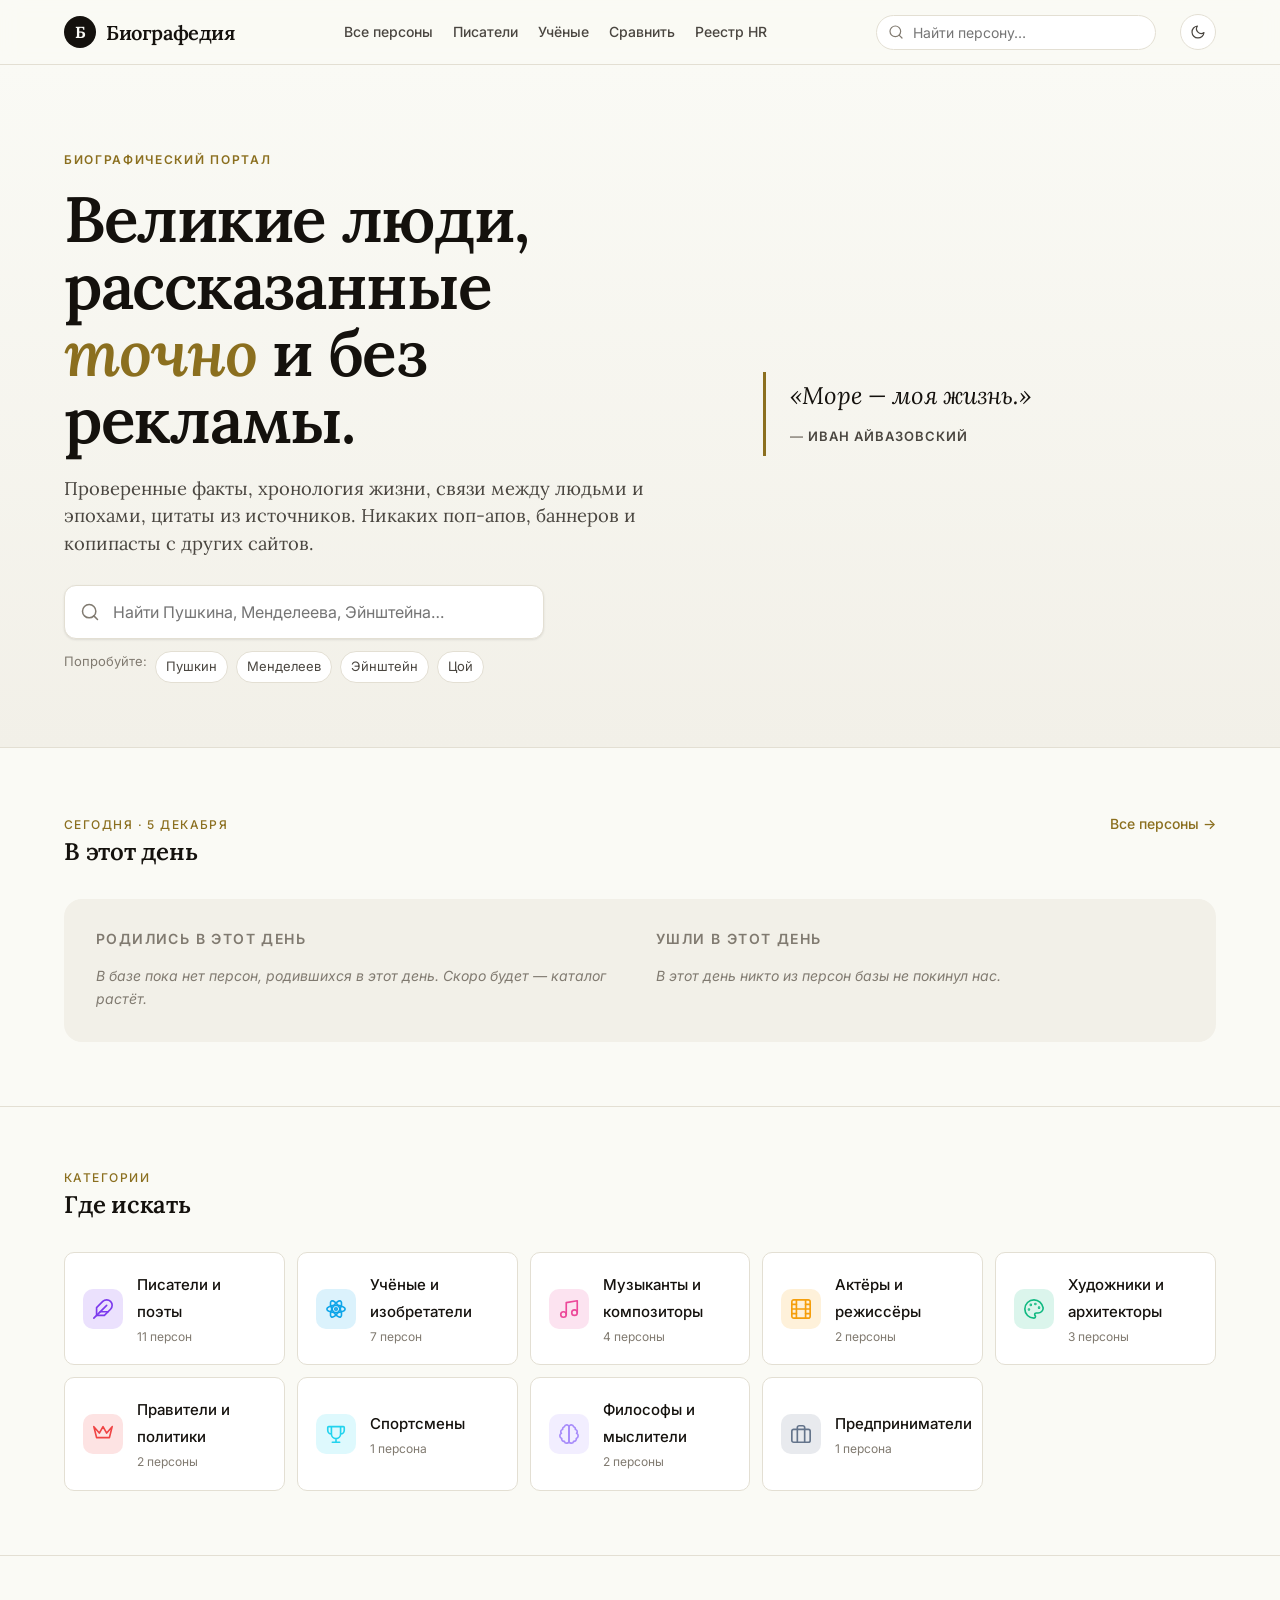
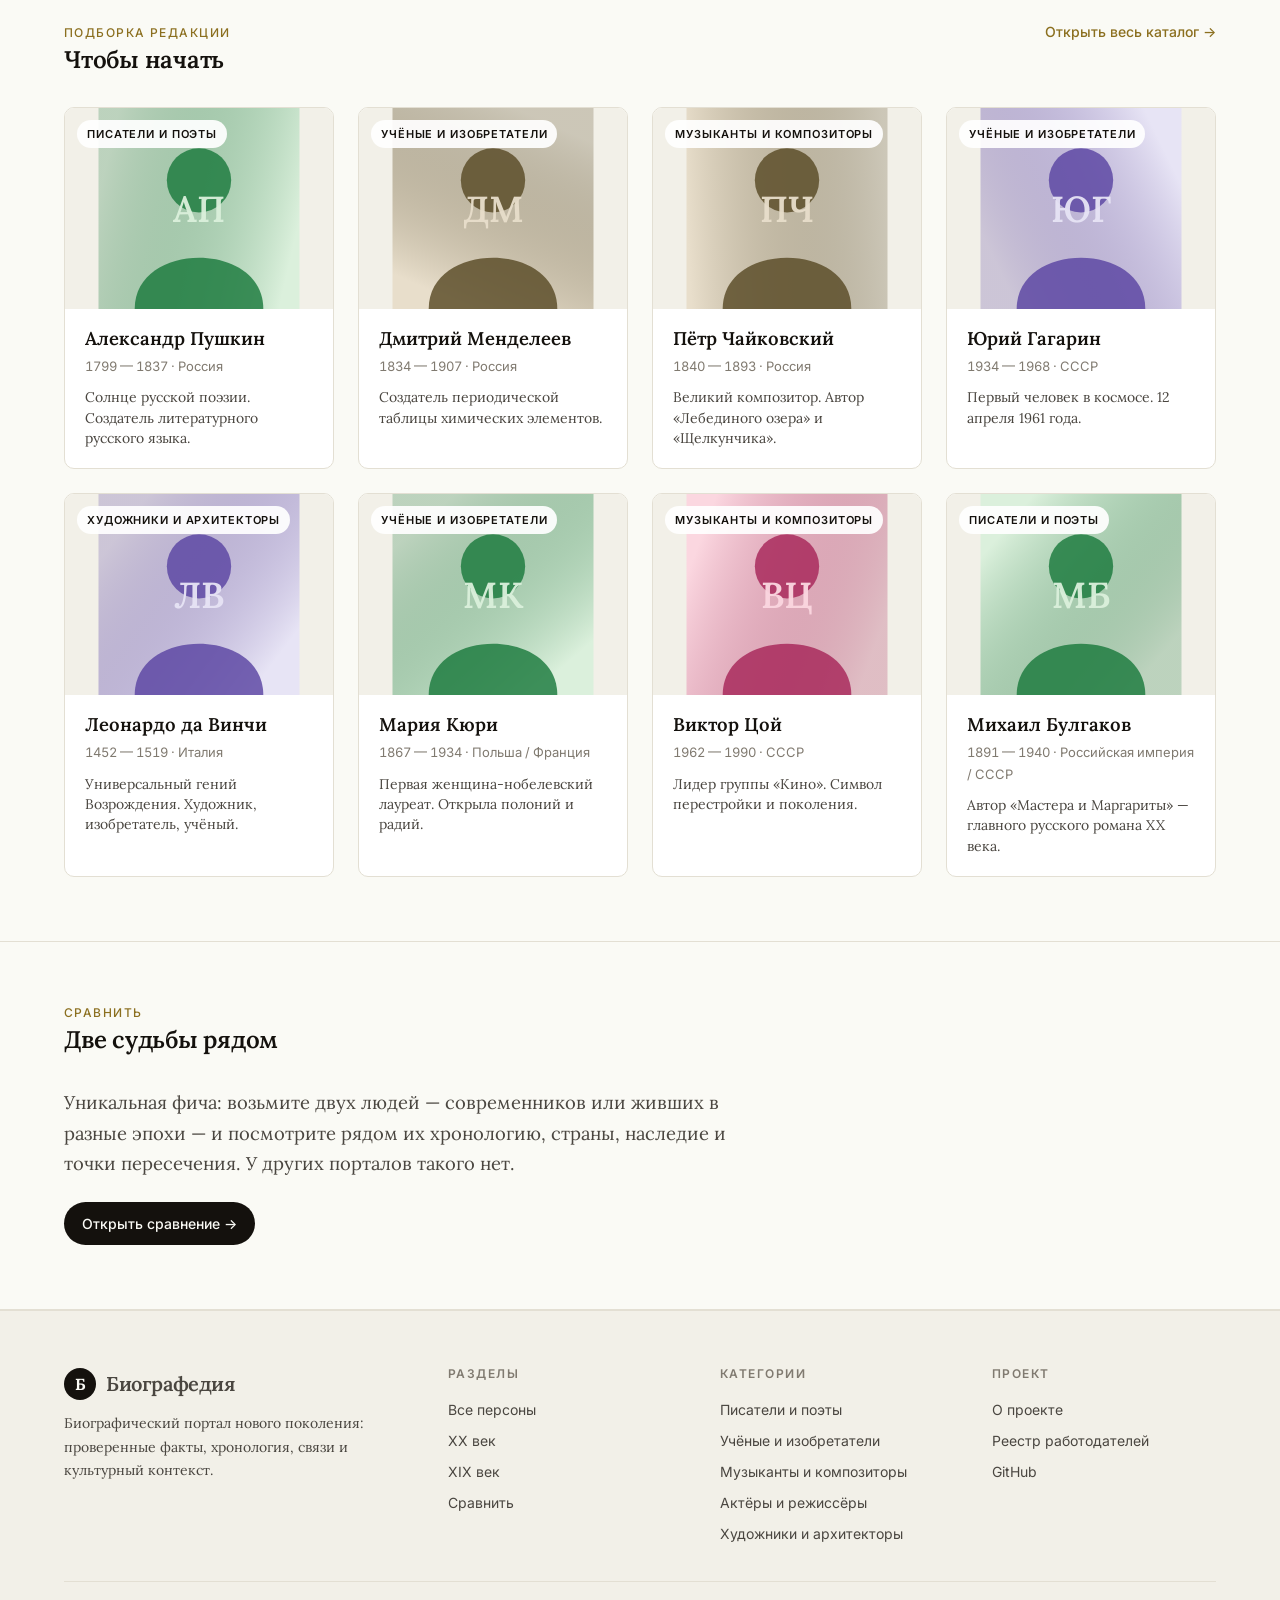
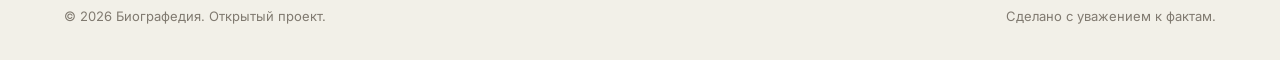
==== index.html @ 2faf7ff1 "Запуск Биографедии: биографический портал + реестр HR Биографический портал: - 33 структурированных " ====
<!doctype html>
<html lang="ru">
<head>
<meta charset="utf-8">
<meta name="viewport" content="width=device-width, initial-scale=1, viewport-fit=cover">
<title>Биографедия — биографии великих людей: точно, ёмко, без рекламы</title>
<meta name="description" content="Биографии писателей, учёных, музыкантов и других выдающихся людей. Структурированные факты, хронология, связи, цитаты — без шума и баннеров.">
<meta name="theme-color" content="#FAFAF5">
<meta property="og:type" content="website">
<meta property="og:title" content="Биографедия — биографии великих людей">
<meta property="og:description" content="Биографии писателей, учёных, музыкантов и других выдающихся людей. Структурированные факты, хронология, связи.">
<meta property="og:locale" content="ru_RU">
<link rel="canonical" href="https://biograpedia.ru/">
<link rel="manifest" href="/manifest.json">
<link rel="icon" type="image/svg+xml" href="/assets/icons/favicon.svg">
<link rel="preconnect" href="https://fonts.googleapis.com">
<link rel="preconnect" href="https://fonts.gstatic.com" crossorigin>
<link rel="stylesheet" href="https://fonts.googleapis.com/css2?family=Inter:wght@400;500;600;700&family=Lora:ital,wght@0,400;0,500;0,600;0,700;1,400&display=swap">
<link rel="stylesheet" href="/assets/css/style.css">
<script type="application/ld+json">
{
  "@context": "https://schema.org",
  "@type": "WebSite",
  "name": "Биографедия",
  "url": "https://biograpedia.ru/",
  "potentialAction": {
    "@type": "SearchAction",
    "target": "https://biograpedia.ru/catalog.html?q={search_term_string}",
    "query-input": "required name=search_term_string"
  }
}
</script>
</head>
<body>

<header class="site-header"><div class="site-header__inner"></div></header>

<main>

<section class="hero">
  <div class="container">
    <div class="hero__inner">
      <div>
        <span class="hero__eyebrow">Биографический портал</span>
        <h1 class="hero__title">Великие люди, рассказанные <em>точно</em> и без рекламы.</h1>
        <p class="hero__lead">Проверенные факты, хронология жизни, связи между людьми и эпохами, цитаты из источников. Никаких поп-апов, баннеров и копипасты с других сайтов.</p>
        <form class="hero__search" role="search" onsubmit="event.preventDefault(); const q=this.querySelector('input').value.trim(); if(q) location.href='/catalog.html?q='+encodeURIComponent(q);">
          <span id="hero-icon"></span>
          <input type="search" placeholder="Найти Пушкина, Менделеева, Эйнштейна…" aria-label="Поиск персон" id="hero-search" autocomplete="off">
          <div class="suggest" id="hero-suggest"></div>
        </form>
        <div class="hero__hints">
          <span>Попробуйте:</span>
          <a href="/person.html?slug=pushkin">Пушкин</a>
          <a href="/person.html?slug=mendeleev">Менделеев</a>
          <a href="/person.html?slug=einstein">Эйнштейн</a>
          <a href="/person.html?slug=tsoi">Цой</a>
        </div>
      </div>
      <aside class="hero__quote" id="quote-of-day"></aside>
    </div>
  </div>
</section>

<section class="section">
  <div class="container">
    <div class="section__header">
      <h2 class="section__title"><small>Сегодня · <span id="today-date"></span></small>В этот день</h2>
      <a class="section__link" href="/catalog.html">Все персоны</a>
    </div>
    <div class="today" id="today"></div>
  </div>
</section>

<section class="section">
  <div class="container">
    <div class="section__header">
      <h2 class="section__title"><small>Категории</small>Где искать</h2>
    </div>
    <div class="cat-grid" id="categories"></div>
  </div>
</section>

<section class="section">
  <div class="container">
    <div class="section__header">
      <h2 class="section__title"><small>Подборка редакции</small>Чтобы начать</h2>
      <a class="section__link" href="/catalog.html">Открыть весь каталог</a>
    </div>
    <div class="cards" id="featured"></div>
  </div>
</section>

<section class="section">
  <div class="container">
    <div class="section__header">
      <h2 class="section__title"><small>Сравнить</small>Две судьбы рядом</h2>
    </div>
    <p style="font-family:var(--serif); font-size:1.15rem; color:var(--ink-soft); margin-bottom:24px; max-width:62ch">
      Уникальная фича: возьмите двух людей — современников или живших в разные эпохи — и посмотрите рядом их хронологию, страны, наследие и точки пересечения. У других порталов такого нет.
    </p>
    <a class="btn" href="/compare.html">Открыть сравнение →</a>
  </div>
</section>

</main>

<footer class="site-footer">
  <div class="container">
    <div class="site-footer__inner"></div>
    <div class="site-footer__bottom"></div>
  </div>
</footer>

<script src="/assets/js/main.js"></script>
<script>
(async () => {
  await BG.loadData();
  BG.mountHeader();
  BG.mountFooter();

  // hero search icon
  document.getElementById('hero-icon').innerHTML = BG.icon('search');
  const heroInput = document.getElementById('hero-search');
  const heroSug = document.getElementById('hero-suggest');
  BG.attachSearch(heroInput, heroSug);

  // today date
  document.getElementById('today-date').textContent = BG.russianTodayDate();
  const { born, died } = BG.todayList();
  const today = document.getElementById('today');
  today.innerHTML = `
    <div class="today__col">
      <h3>Родились в этот день</h3>
      ${born.length ? `<ul class="today__list">${born.map(p => `
        <li>
          <span class="today__year">${BG.fmtYear(p.birth)}</span>
          <span><a class="today__name" href="/person.html?slug=${p.slug}">${BG.escapeHtml(p.shortName || p.name)}</a><br>
          <span class="today__what">${BG.escapeHtml(p.tagline.slice(0, 80))}</span></span>
        </li>`).join('')}</ul>` : '<p class="today__empty">В базе пока нет персон, родившихся в этот день. Скоро будет — каталог растёт.</p>'}
    </div>
    <div class="today__col">
      <h3>Ушли в этот день</h3>
      ${died.length ? `<ul class="today__list">${died.map(p => `
        <li>
          <span class="today__year">${BG.fmtYear(p.death)}</span>
          <span><a class="today__name" href="/person.html?slug=${p.slug}">${BG.escapeHtml(p.shortName || p.name)}</a><br>
          <span class="today__what">${BG.escapeHtml(p.tagline.slice(0, 80))}</span></span>
        </li>`).join('')}</ul>` : '<p class="today__empty">В этот день никто из персон базы не покинул нас.</p>'}
    </div>`;

  // categories
  document.getElementById('categories').innerHTML = BG.categoriesWithCounts().map(c => `
    <a class="cat-card" href="/catalog.html?cat=${c.id}" style="--cat-color:${c.color}">
      <span class="cat-card__icon">${BG.icon(c.icon)}</span>
      <span>
        <span class="cat-card__name">${BG.escapeHtml(c.name)}</span>
        <span class="cat-card__count">${c.count} ${c.count % 10 === 1 && c.count % 100 !== 11 ? 'персона' : (c.count % 10 >= 2 && c.count % 10 <= 4 && (c.count % 100 < 12 || c.count % 100 > 14) ? 'персоны' : 'персон')}</span>
      </span>
    </a>`).join('');

  // featured: balanced mix across categories
  const featured = ['pushkin', 'mendeleev', 'tchaikovsky', 'gagarin', 'leonardo', 'curie', 'tsoi', 'bulgakov']
    .map(s => BG.state.bySlug[s]).filter(Boolean);
  document.getElementById('featured').innerHTML = featured.map(BG.personCard).join('');

  // quote of day
  const day = new Date().getUTCDate() + new Date().getUTCMonth() * 31;
  const withQuotes = BG.state.data.people.filter(p => p.quote);
  const qp = withQuotes[day % withQuotes.length];
  document.getElementById('quote-of-day').innerHTML = `
    <div class="hero__quote-text">«${BG.escapeHtml(qp.quote)}»</div>
    <div class="hero__quote-author">— <a href="/person.html?slug=${qp.slug}">${BG.escapeHtml(qp.shortName || qp.name)}</a></div>`;
})();
</script>
</body>
</html>
---- assets/css/style.css ----
/* ===================================================================
   Biograpedia — журнальный минимализм
   =================================================================== */

:root {
  --bg: #FAFAF5;
  --bg-elevated: #FFFFFF;
  --bg-muted: #F2F0E8;
  --ink: #14110D;
  --ink-soft: #4A4640;
  --ink-mute: #807A70;
  --line: #E3DFD3;
  --line-soft: #EFEBDF;
  --accent: #8B6F1F;
  --accent-soft: #C9A24A;
  --accent-wash: rgba(139, 111, 31, 0.08);
  --danger: #9B2C2C;
  --serif: 'Lora', 'Source Serif Pro', Georgia, 'Times New Roman', serif;
  --sans: 'Inter', -apple-system, BlinkMacSystemFont, 'Segoe UI', Roboto, system-ui, sans-serif;
  --shadow-sm: 0 1px 2px rgba(20, 17, 13, 0.04), 0 1px 3px rgba(20, 17, 13, 0.06);
  --shadow-md: 0 4px 12px rgba(20, 17, 13, 0.06), 0 2px 4px rgba(20, 17, 13, 0.04);
  --shadow-lg: 0 12px 32px rgba(20, 17, 13, 0.08);
  --radius-sm: 6px;
  --radius-md: 10px;
  --radius-lg: 18px;
  --container: 1200px;
  --transition: 180ms cubic-bezier(0.2, 0.7, 0.3, 1);
}

[data-theme='dark'] {
  --bg: #11100D;
  --bg-elevated: #1A1814;
  --bg-muted: #221F1A;
  --ink: #ECE7DA;
  --ink-soft: #B8B2A4;
  --ink-mute: #7C766A;
  --line: #2C2925;
  --line-soft: #221F1A;
  --accent: #D4A857;
  --accent-soft: #E6C175;
  --accent-wash: rgba(212, 168, 87, 0.12);
}

* { box-sizing: border-box; margin: 0; padding: 0; }
html { scroll-behavior: smooth; -webkit-text-size-adjust: 100%; }
body {
  background: var(--bg);
  color: var(--ink);
  font-family: var(--sans);
  font-size: 16px;
  line-height: 1.65;
  -webkit-font-smoothing: antialiased;
  text-rendering: optimizeLegibility;
  min-height: 100vh;
  display: flex;
  flex-direction: column;
}

img, svg { display: block; max-width: 100%; }
a { color: var(--accent); text-decoration: none; transition: color var(--transition); }
a:hover { color: var(--accent-soft); }
button { font-family: inherit; cursor: pointer; }

h1, h2, h3, h4 {
  font-family: var(--serif);
  font-weight: 600;
  line-height: 1.2;
  letter-spacing: -0.01em;
  color: var(--ink);
}
h1 { font-size: clamp(2rem, 4vw, 3.25rem); }
h2 { font-size: clamp(1.5rem, 3vw, 2rem); }
h3 { font-size: 1.25rem; }

p { margin-bottom: 1rem; }
p:last-child { margin-bottom: 0; }

.container {
  max-width: var(--container);
  margin: 0 auto;
  padding: 0 24px;
  width: 100%;
}

/* ===== Header ===== */

.site-header {
  position: sticky;
  top: 0;
  z-index: 100;
  background: rgba(250, 250, 245, 0.92);
  backdrop-filter: saturate(150%) blur(10px);
  -webkit-backdrop-filter: saturate(150%) blur(10px);
  border-bottom: 1px solid var(--line);
}
[data-theme='dark'] .site-header { background: rgba(17, 16, 13, 0.92); }

.site-header__inner {
  display: flex;
  align-items: center;
  gap: 24px;
  padding: 14px 24px;
  max-width: var(--container);
  margin: 0 auto;
}

.brand {
  display: flex;
  align-items: center;
  gap: 10px;
  text-decoration: none;
  color: var(--ink);
}
.brand__mark {
  width: 32px; height: 32px;
  background: var(--ink);
  color: var(--bg);
  border-radius: 50%;
  display: grid; place-items: center;
  font-family: var(--serif);
  font-weight: 700;
  font-size: 16px;
  letter-spacing: -0.02em;
}
.brand__name {
  font-family: var(--serif);
  font-weight: 600;
  font-size: 20px;
  letter-spacing: -0.02em;
}
.brand:hover { color: var(--ink); }
.brand:hover .brand__mark { background: var(--accent); }

.nav {
  display: flex;
  align-items: center;
  gap: 20px;
  margin-left: auto;
  font-size: 14px;
}
.nav a {
  color: var(--ink-soft);
  font-weight: 500;
}
.nav a:hover, .nav a.is-active { color: var(--ink); }

.header-search {
  position: relative;
  flex: 0 1 280px;
  margin-left: auto;
}
.header-search__input {
  width: 100%;
  border: 1px solid var(--line);
  background: var(--bg-elevated);
  color: var(--ink);
  padding: 8px 14px 8px 36px;
  border-radius: 999px;
  font-family: inherit;
  font-size: 14px;
  outline: none;
  transition: border-color var(--transition), box-shadow var(--transition);
}
.header-search__input:focus {
  border-color: var(--accent);
  box-shadow: 0 0 0 3px var(--accent-wash);
}
.header-search__icon {
  position: absolute;
  left: 12px;
  top: 50%;
  transform: translateY(-50%);
  width: 16px; height: 16px;
  color: var(--ink-mute);
  pointer-events: none;
}

.theme-toggle {
  border: 1px solid var(--line);
  background: var(--bg-elevated);
  color: var(--ink-soft);
  width: 36px; height: 36px;
  border-radius: 50%;
  display: grid; place-items: center;
  transition: border-color var(--transition), color var(--transition);
}
.theme-toggle:hover { border-color: var(--accent); color: var(--accent); }
.theme-toggle svg { width: 16px; height: 16px; }
.theme-toggle .sun { display: none; }
[data-theme='dark'] .theme-toggle .sun { display: block; }
[data-theme='dark'] .theme-toggle .moon { display: none; }

/* ===== Hero ===== */

.hero {
  padding: 80px 0 64px;
  border-bottom: 1px solid var(--line);
  background: linear-gradient(180deg, var(--bg) 0%, var(--bg-muted) 100%);
}
.hero__inner {
  display: grid;
  grid-template-columns: 1.4fr 1fr;
  gap: 64px;
  align-items: center;
}
.hero__eyebrow {
  display: inline-block;
  font-size: 12px;
  letter-spacing: 0.14em;
  text-transform: uppercase;
  color: var(--accent);
  font-weight: 600;
  margin-bottom: 16px;
}
.hero__title {
  font-size: clamp(2.25rem, 5vw, 4rem);
  line-height: 1.05;
  letter-spacing: -0.02em;
  margin-bottom: 20px;
}
.hero__title em { font-style: italic; color: var(--accent); font-family: var(--serif); }
.hero__lead {
  font-family: var(--serif);
  font-size: 1.15rem;
  color: var(--ink-soft);
  line-height: 1.5;
  margin-bottom: 28px;
}
.hero__search {
  position: relative;
  max-width: 480px;
}
.hero__search input {
  width: 100%;
  font-size: 16px;
  padding: 16px 20px 16px 48px;
  border: 1px solid var(--line);
  background: var(--bg-elevated);
  color: var(--ink);
  border-radius: 12px;
  outline: none;
  transition: all var(--transition);
  font-family: inherit;
  box-shadow: var(--shadow-sm);
}
.hero__search input:focus {
  border-color: var(--accent);
  box-shadow: 0 0 0 4px var(--accent-wash);
}
.hero__search svg {
  position: absolute;
  left: 16px;
  top: 50%;
  transform: translateY(-50%);
  width: 20px; height: 20px;
  color: var(--ink-mute);
}
.hero__hints {
  margin-top: 12px;
  display: flex;
  gap: 8px;
  flex-wrap: wrap;
  font-size: 13px;
  color: var(--ink-mute);
}
.hero__hints a {
  color: var(--ink-soft);
  padding: 4px 10px;
  border-radius: 999px;
  background: var(--bg-elevated);
  border: 1px solid var(--line);
  transition: all var(--transition);
}
.hero__hints a:hover { border-color: var(--accent); color: var(--accent); }

.hero__quote {
  border-left: 3px solid var(--accent);
  padding: 8px 0 8px 24px;
}
.hero__quote-text {
  font-family: var(--serif);
  font-size: 1.5rem;
  line-height: 1.35;
  font-style: italic;
  color: var(--ink);
  margin-bottom: 14px;
}
.hero__quote-author {
  font-size: 13px;
  letter-spacing: 0.08em;
  text-transform: uppercase;
  color: var(--ink-mute);
  font-weight: 600;
}
.hero__quote-author a { color: var(--ink-soft); }
.hero__quote-author a:hover { color: var(--accent); }

/* ===== Sections ===== */

.section {
  padding: 64px 0;
  border-bottom: 1px solid var(--line);
}
.section__header {
  display: flex;
  align-items: baseline;
  justify-content: space-between;
  margin-bottom: 32px;
  gap: 16px;
}
.section__title {
  font-size: 1.5rem;
  letter-spacing: -0.01em;
}
.section__title small {
  display: block;
  font-family: var(--sans);
  font-size: 12px;
  font-weight: 500;
  letter-spacing: 0.12em;
  text-transform: uppercase;
  color: var(--accent);
  margin-bottom: 6px;
}
.section__link {
  font-size: 14px;
  font-weight: 500;
}
.section__link::after { content: ' →'; }

/* ===== Today widget ===== */

.today {
  background: var(--bg-muted);
  border-radius: var(--radius-lg);
  padding: 32px;
  display: grid;
  grid-template-columns: repeat(2, 1fr);
  gap: 32px;
}
.today__col h3 {
  font-size: 14px;
  font-family: var(--sans);
  letter-spacing: 0.1em;
  text-transform: uppercase;
  color: var(--ink-mute);
  margin-bottom: 16px;
  font-weight: 600;
}
.today__list { list-style: none; }
.today__list li {
  padding: 12px 0;
  border-top: 1px solid var(--line);
  display: flex;
  align-items: baseline;
  gap: 12px;
}
.today__list li:first-child { border-top: 0; padding-top: 0; }
.today__year {
  font-variant-numeric: tabular-nums;
  font-weight: 600;
  color: var(--accent);
  flex: 0 0 50px;
  font-size: 14px;
}
.today__name { font-weight: 500; color: var(--ink); }
.today__what { color: var(--ink-mute); font-size: 13px; }
.today__empty { color: var(--ink-mute); font-style: italic; font-size: 14px; }

/* ===== Cards grid ===== */

.cards {
  display: grid;
  grid-template-columns: repeat(auto-fill, minmax(260px, 1fr));
  gap: 24px;
}
.card {
  background: var(--bg-elevated);
  border: 1px solid var(--line);
  border-radius: var(--radius-md);
  overflow: hidden;
  transition: transform var(--transition), box-shadow var(--transition), border-color var(--transition);
  display: flex;
  flex-direction: column;
  text-decoration: none;
  color: var(--ink);
}
.card:hover {
  transform: translateY(-2px);
  box-shadow: var(--shadow-md);
  border-color: var(--accent-soft);
  color: var(--ink);
}
.card__portrait {
  aspect-ratio: 4 / 3;
  background: var(--bg-muted);
  display: grid;
  place-items: center;
  position: relative;
  overflow: hidden;
}
.card__portrait svg { width: 100%; height: 100%; }
.card__category {
  position: absolute;
  top: 12px; left: 12px;
  background: rgba(255,255,255,0.92);
  color: var(--ink);
  font-size: 11px;
  letter-spacing: 0.08em;
  text-transform: uppercase;
  font-weight: 600;
  padding: 5px 10px;
  border-radius: 999px;
}
[data-theme='dark'] .card__category { background: rgba(26,24,20,0.92); color: var(--ink); }
.card__body {
  padding: 18px 20px 20px;
  flex: 1;
  display: flex;
  flex-direction: column;
}
.card__title {
  font-family: var(--serif);
  font-size: 1.15rem;
  line-height: 1.25;
  font-weight: 600;
  margin-bottom: 6px;
}
.card__meta {
  font-size: 13px;
  color: var(--ink-mute);
  font-variant-numeric: tabular-nums;
  margin-bottom: 10px;
}
.card__tagline {
  font-family: var(--serif);
  font-size: 14px;
  line-height: 1.45;
  color: var(--ink-soft);
}

/* ===== Categories nav ===== */

.cat-grid {
  display: grid;
  grid-template-columns: repeat(auto-fill, minmax(220px, 1fr));
  gap: 12px;
}
.cat-card {
  border: 1px solid var(--line);
  background: var(--bg-elevated);
  border-radius: var(--radius-md);
  padding: 18px;
  text-decoration: none;
  color: var(--ink);
  display: flex;
  align-items: center;
  gap: 14px;
  transition: all var(--transition);
}
.cat-card:hover {
  border-color: var(--cat-color, var(--accent));
  background: var(--bg-elevated);
  color: var(--ink);
  transform: translateY(-2px);
}
.cat-card__icon {
  width: 40px; height: 40px;
  border-radius: 10px;
  display: grid; place-items: center;
  background: color-mix(in oklab, var(--cat-color, var(--accent)) 15%, transparent);
  color: var(--cat-color, var(--accent));
  flex: 0 0 auto;
}
.cat-card__icon svg { width: 22px; height: 22px; }
.cat-card__name { font-weight: 500; font-size: 15px; }
.cat-card__count { display: block; font-size: 12px; color: var(--ink-mute); margin-top: 2px; }

/* ===== Person page ===== */

.person {
  padding: 48px 0;
}
.person__head {
  display: grid;
  grid-template-columns: 280px 1fr;
  gap: 48px;
  margin-bottom: 48px;
}
.person__portrait {
  aspect-ratio: 1;
  background: var(--bg-muted);
  border-radius: var(--radius-md);
  overflow: hidden;
  border: 1px solid var(--line);
}
.person__breadcrumb {
  font-size: 13px;
  color: var(--ink-mute);
  margin-bottom: 12px;
  letter-spacing: 0.04em;
}
.person__breadcrumb a { color: var(--ink-soft); }
.person__name {
  font-size: clamp(2rem, 4vw, 3rem);
  line-height: 1.1;
  margin-bottom: 12px;
}
.person__tagline {
  font-family: var(--serif);
  font-size: 1.2rem;
  font-style: italic;
  color: var(--ink-soft);
  margin-bottom: 24px;
}
.person__dates {
  font-family: var(--serif);
  font-size: 1rem;
  color: var(--ink-mute);
  font-variant-numeric: tabular-nums;
  margin-bottom: 8px;
}
.person__tags {
  display: flex;
  flex-wrap: wrap;
  gap: 6px;
  margin-top: 16px;
}
.tag {
  display: inline-flex;
  align-items: center;
  font-size: 12px;
  padding: 4px 10px;
  border-radius: 999px;
  background: var(--bg-muted);
  color: var(--ink-soft);
  border: 1px solid var(--line);
}

.person__infobox {
  background: var(--bg-muted);
  border-radius: var(--radius-md);
  padding: 20px 24px;
  font-size: 14px;
  margin-bottom: 32px;
}
.person__infobox dl { display: grid; grid-template-columns: 140px 1fr; gap: 8px 16px; }
.person__infobox dt { color: var(--ink-mute); font-weight: 500; }
.person__infobox dd { color: var(--ink); }

.person__body {
  display: grid;
  grid-template-columns: 1fr 280px;
  gap: 48px;
  align-items: start;
}
.person__main { font-family: var(--serif); font-size: 1.08rem; line-height: 1.75; }
.person__main h2 {
  font-size: 1.5rem;
  margin: 40px 0 16px;
  padding-top: 24px;
  border-top: 1px solid var(--line);
}
.person__main h2:first-child { margin-top: 0; border-top: 0; padding-top: 0; }
.person__main p { color: var(--ink-soft); margin-bottom: 1.2rem; }
.person__main strong { color: var(--ink); }
.person__main ul { margin-left: 1.2rem; margin-bottom: 1.2rem; }
.person__main li { margin-bottom: 0.4rem; color: var(--ink-soft); }
.person__quote {
  border-left: 3px solid var(--accent);
  padding: 16px 0 16px 24px;
  margin: 32px 0;
  font-size: 1.5rem;
  line-height: 1.4;
  font-style: italic;
  color: var(--ink);
}

.person__aside {
  position: sticky;
  top: 96px;
}
.aside-block {
  background: var(--bg-muted);
  border-radius: var(--radius-md);
  padding: 20px;
  margin-bottom: 16px;
  font-family: var(--sans);
}
.aside-block h3 {
  font-family: var(--sans);
  font-size: 12px;
  letter-spacing: 0.12em;
  text-transform: uppercase;
  color: var(--ink-mute);
  margin-bottom: 14px;
  font-weight: 600;
}
.aside-block ul { list-style: none; font-size: 14px; }
.aside-block li {
  padding: 8px 0;
  border-top: 1px solid var(--line);
  color: var(--ink-soft);
}
.aside-block li:first-child { border-top: 0; padding-top: 0; }
.aside-block a { color: var(--ink); font-weight: 500; }
.aside-block a:hover { color: var(--accent); }

/* ===== Timeline ===== */

.timeline {
  position: relative;
  padding: 8px 0 8px 32px;
}
.timeline::before {
  content: '';
  position: absolute;
  left: 8px;
  top: 0;
  bottom: 0;
  width: 1px;
  background: var(--line);
}
.timeline__item {
  position: relative;
  padding-bottom: 20px;
}
.timeline__item:last-child { padding-bottom: 0; }
.timeline__dot {
  position: absolute;
  left: -28px;
  top: 6px;
  width: 9px; height: 9px;
  border-radius: 50%;
  background: var(--bg);
  border: 2px solid var(--accent);
}
.timeline__year {
  font-variant-numeric: tabular-nums;
  font-weight: 600;
  font-size: 13px;
  color: var(--accent);
  font-family: var(--sans);
  letter-spacing: 0.04em;
  margin-bottom: 2px;
}
.timeline__event {
  font-family: var(--serif);
  font-size: 1rem;
  line-height: 1.45;
  color: var(--ink-soft);
}

/* ===== Facts ===== */

.facts {
  display: grid;
  gap: 12px;
  margin: 20px 0;
}
.fact {
  background: var(--accent-wash);
  border-left: 3px solid var(--accent);
  padding: 14px 18px;
  border-radius: 0 6px 6px 0;
  font-family: var(--serif);
  font-size: 0.98rem;
  color: var(--ink);
}

/* ===== Catalog page ===== */

.catalog {
  padding: 48px 0;
}
.catalog__head { margin-bottom: 32px; }
.catalog__title { margin-bottom: 8px; }
.catalog__count {
  font-size: 14px;
  color: var(--ink-mute);
  font-variant-numeric: tabular-nums;
}
.catalog__layout {
  display: grid;
  grid-template-columns: 240px 1fr;
  gap: 48px;
  align-items: start;
}
.filters {
  position: sticky;
  top: 96px;
  font-size: 14px;
}
.filter-group { margin-bottom: 24px; }
.filter-group__title {
  font-size: 12px;
  letter-spacing: 0.12em;
  text-transform: uppercase;
  color: var(--ink-mute);
  font-weight: 600;
  margin-bottom: 10px;
  font-family: var(--sans);
}
.filter-list { list-style: none; }
.filter-list li { padding: 4px 0; }
.filter-list label {
  display: flex;
  align-items: center;
  gap: 8px;
  cursor: pointer;
  color: var(--ink-soft);
  transition: color var(--transition);
}
.filter-list label:hover { color: var(--ink); }
.filter-list input { accent-color: var(--accent); }
.filter-list .count { color: var(--ink-mute); font-variant-numeric: tabular-nums; }

.sort {
  display: flex;
  align-items: center;
  gap: 8px;
  margin-bottom: 24px;
  font-size: 14px;
  color: var(--ink-mute);
}
.sort select {
  border: 1px solid var(--line);
  background: var(--bg-elevated);
  color: var(--ink);
  padding: 6px 12px;
  border-radius: 6px;
  font-family: inherit;
  font-size: 14px;
  cursor: pointer;
}

.empty-state {
  text-align: center;
  padding: 80px 24px;
  color: var(--ink-mute);
}
.empty-state h3 {
  font-family: var(--serif);
  color: var(--ink);
  margin-bottom: 8px;
}

/* ===== Compare page ===== */

.compare {
  padding: 48px 0;
}
.compare__pickers {
  display: grid;
  grid-template-columns: 1fr auto 1fr;
  gap: 16px;
  align-items: center;
  margin-bottom: 32px;
}
.compare__picker {
  position: relative;
}
.compare__picker input {
  width: 100%;
  padding: 14px 16px;
  border: 1px solid var(--line);
  border-radius: 12px;
  background: var(--bg-elevated);
  color: var(--ink);
  font-family: inherit;
  font-size: 15px;
  outline: none;
}
.compare__picker input:focus {
  border-color: var(--accent);
  box-shadow: 0 0 0 3px var(--accent-wash);
}
.compare__vs {
  width: 36px; height: 36px;
  background: var(--ink);
  color: var(--bg);
  border-radius: 50%;
  display: grid; place-items: center;
  font-family: var(--serif);
  font-style: italic;
  font-weight: 700;
}
.compare__results {
  display: grid;
  grid-template-columns: 1fr 1fr;
  gap: 32px;
}
.compare__card { border: 1px solid var(--line); border-radius: var(--radius-md); padding: 24px; background: var(--bg-elevated); }
.compare__name { font-family: var(--serif); font-size: 1.5rem; margin-bottom: 4px; }
.compare__dates { color: var(--ink-mute); font-size: 14px; margin-bottom: 16px; font-variant-numeric: tabular-nums; }
.compare__row {
  display: grid;
  grid-template-columns: 140px 1fr;
  gap: 12px;
  padding: 10px 0;
  border-top: 1px solid var(--line);
  font-size: 14px;
}
.compare__row dt { color: var(--ink-mute); }
.compare__row dd { color: var(--ink); }
.compare__intersect {
  margin-top: 32px;
  padding: 20px 24px;
  background: var(--accent-wash);
  border-radius: var(--radius-md);
  border-left: 3px solid var(--accent);
  font-family: var(--serif);
  font-size: 1.05rem;
  color: var(--ink);
}

/* ===== Suggestions dropdown ===== */
.suggest {
  position: absolute;
  left: 0;
  right: 0;
  top: calc(100% + 6px);
  background: var(--bg-elevated);
  border: 1px solid var(--line);
  border-radius: var(--radius-md);
  box-shadow: var(--shadow-lg);
  max-height: 320px;
  overflow-y: auto;
  z-index: 50;
  display: none;
}
.suggest.is-open { display: block; }
.suggest__item {
  display: flex;
  align-items: center;
  gap: 12px;
  padding: 10px 14px;
  cursor: pointer;
  color: var(--ink);
  text-decoration: none;
  transition: background var(--transition);
}
.suggest__item:hover, .suggest__item.is-active { background: var(--bg-muted); color: var(--ink); }
.suggest__avatar { width: 32px; height: 32px; border-radius: 50%; overflow: hidden; flex: 0 0 auto; }
.suggest__name { font-weight: 500; font-size: 14px; }
.suggest__meta { font-size: 12px; color: var(--ink-mute); }

/* ===== Footer ===== */

.site-footer {
  margin-top: auto;
  padding: 56px 0 32px;
  background: var(--bg-muted);
  border-top: 1px solid var(--line);
  font-size: 14px;
  color: var(--ink-soft);
}
.site-footer__inner {
  display: grid;
  grid-template-columns: 1.5fr 1fr 1fr 1fr;
  gap: 48px;
  margin-bottom: 32px;
}
.site-footer h4 {
  font-family: var(--sans);
  font-size: 12px;
  font-weight: 600;
  letter-spacing: 0.12em;
  text-transform: uppercase;
  color: var(--ink-mute);
  margin-bottom: 12px;
}
.site-footer ul { list-style: none; }
.site-footer li { padding: 4px 0; }
.site-footer a { color: var(--ink-soft); }
.site-footer a:hover { color: var(--accent); }
.site-footer__bottom {
  padding-top: 24px;
  border-top: 1px solid var(--line);
  display: flex;
  justify-content: space-between;
  align-items: center;
  font-size: 13px;
  color: var(--ink-mute);
}

/* ===== Utility ===== */

.skeleton {
  background: linear-gradient(90deg, var(--bg-muted) 0%, var(--line-soft) 50%, var(--bg-muted) 100%);
  background-size: 200% 100%;
  animation: shimmer 1.4s infinite;
  border-radius: 6px;
}
@keyframes shimmer {
  0% { background-position: 200% 0; }
  100% { background-position: -200% 0; }
}

.btn {
  display: inline-flex;
  align-items: center;
  gap: 8px;
  padding: 10px 18px;
  background: var(--ink);
  color: var(--bg);
  border: 0;
  border-radius: 999px;
  font-family: inherit;
  font-size: 14px;
  font-weight: 500;
  transition: all var(--transition);
  text-decoration: none;
}
.btn:hover { background: var(--accent); color: var(--bg); transform: translateY(-1px); }
.btn--ghost {
  background: transparent;
  color: var(--ink);
  border: 1px solid var(--line);
}
.btn--ghost:hover { background: var(--bg-muted); color: var(--ink); border-color: var(--accent); }

.scroll-row {
  display: flex;
  gap: 16px;
  overflow-x: auto;
  padding-bottom: 8px;
  scroll-snap-type: x mandatory;
  -webkit-overflow-scrolling: touch;
}
.scroll-row::-webkit-scrollbar { height: 6px; }
.scroll-row::-webkit-scrollbar-thumb { background: var(--line); border-radius: 3px; }
.scroll-row > * { scroll-snap-align: start; flex: 0 0 280px; }

/* ===== Responsive ===== */

@media (max-width: 960px) {
  .hero__inner { grid-template-columns: 1fr; gap: 32px; }
  .person__head { grid-template-columns: 1fr; gap: 24px; }
  .person__portrait { max-width: 240px; }
  .person__body { grid-template-columns: 1fr; gap: 24px; }
  .person__aside { position: static; }
  .catalog__layout { grid-template-columns: 1fr; }
  .filters { position: static; }
  .site-footer__inner { grid-template-columns: 1fr 1fr; gap: 24px; }
  .compare__results { grid-template-columns: 1fr; }
  .compare__pickers { grid-template-columns: 1fr; }
  .compare__vs { justify-self: center; }
}

@media (max-width: 640px) {
  .site-header__inner { gap: 12px; padding: 12px 16px; flex-wrap: wrap; }
  .header-search { flex: 1 1 100%; order: 3; }
  .nav { gap: 12px; font-size: 13px; }
  .container { padding: 0 16px; }
  .hero { padding: 48px 0 40px; }
  .section { padding: 48px 0; }
  .today { grid-template-columns: 1fr; gap: 24px; padding: 24px; }
  .person__infobox dl { grid-template-columns: 110px 1fr; }
  .site-footer__inner { grid-template-columns: 1fr; }
  .site-footer__bottom { flex-direction: column; gap: 8px; align-items: flex-start; }
}

@media (prefers-reduced-motion: reduce) {
  *, *::before, *::after { animation-duration: 0.01ms !important; transition-duration: 0.01ms !important; }
}

::selection { background: var(--accent-wash); color: var(--ink); }

/* ===== Loading indicator ===== */
.page-load {
  position: fixed;
  top: 0; left: 0;
  height: 2px;
  width: 0;
  background: var(--accent);
  z-index: 9999;
  transition: width 300ms ease;
}
.page-load.is-loading { width: 80%; }
.page-load.is-done { width: 100%; opacity: 0; transition: width 200ms ease, opacity 400ms ease 200ms; }
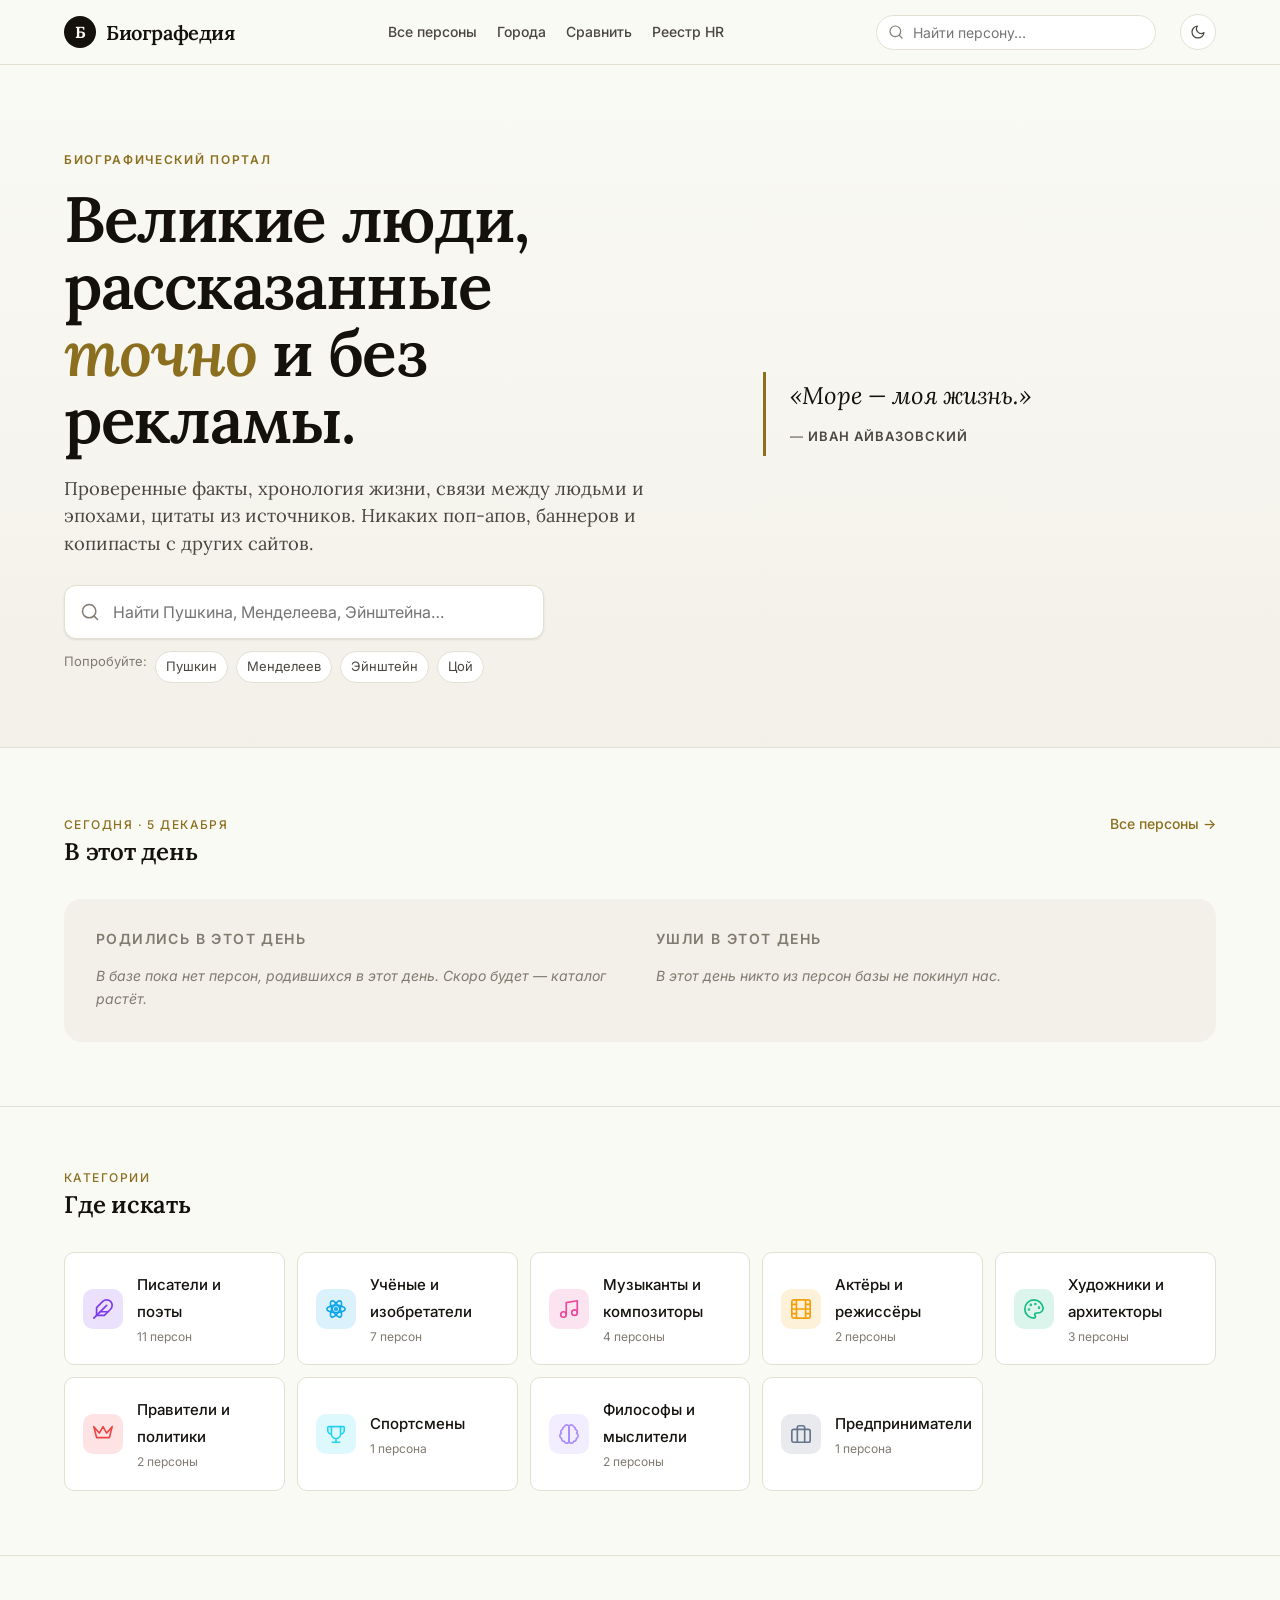
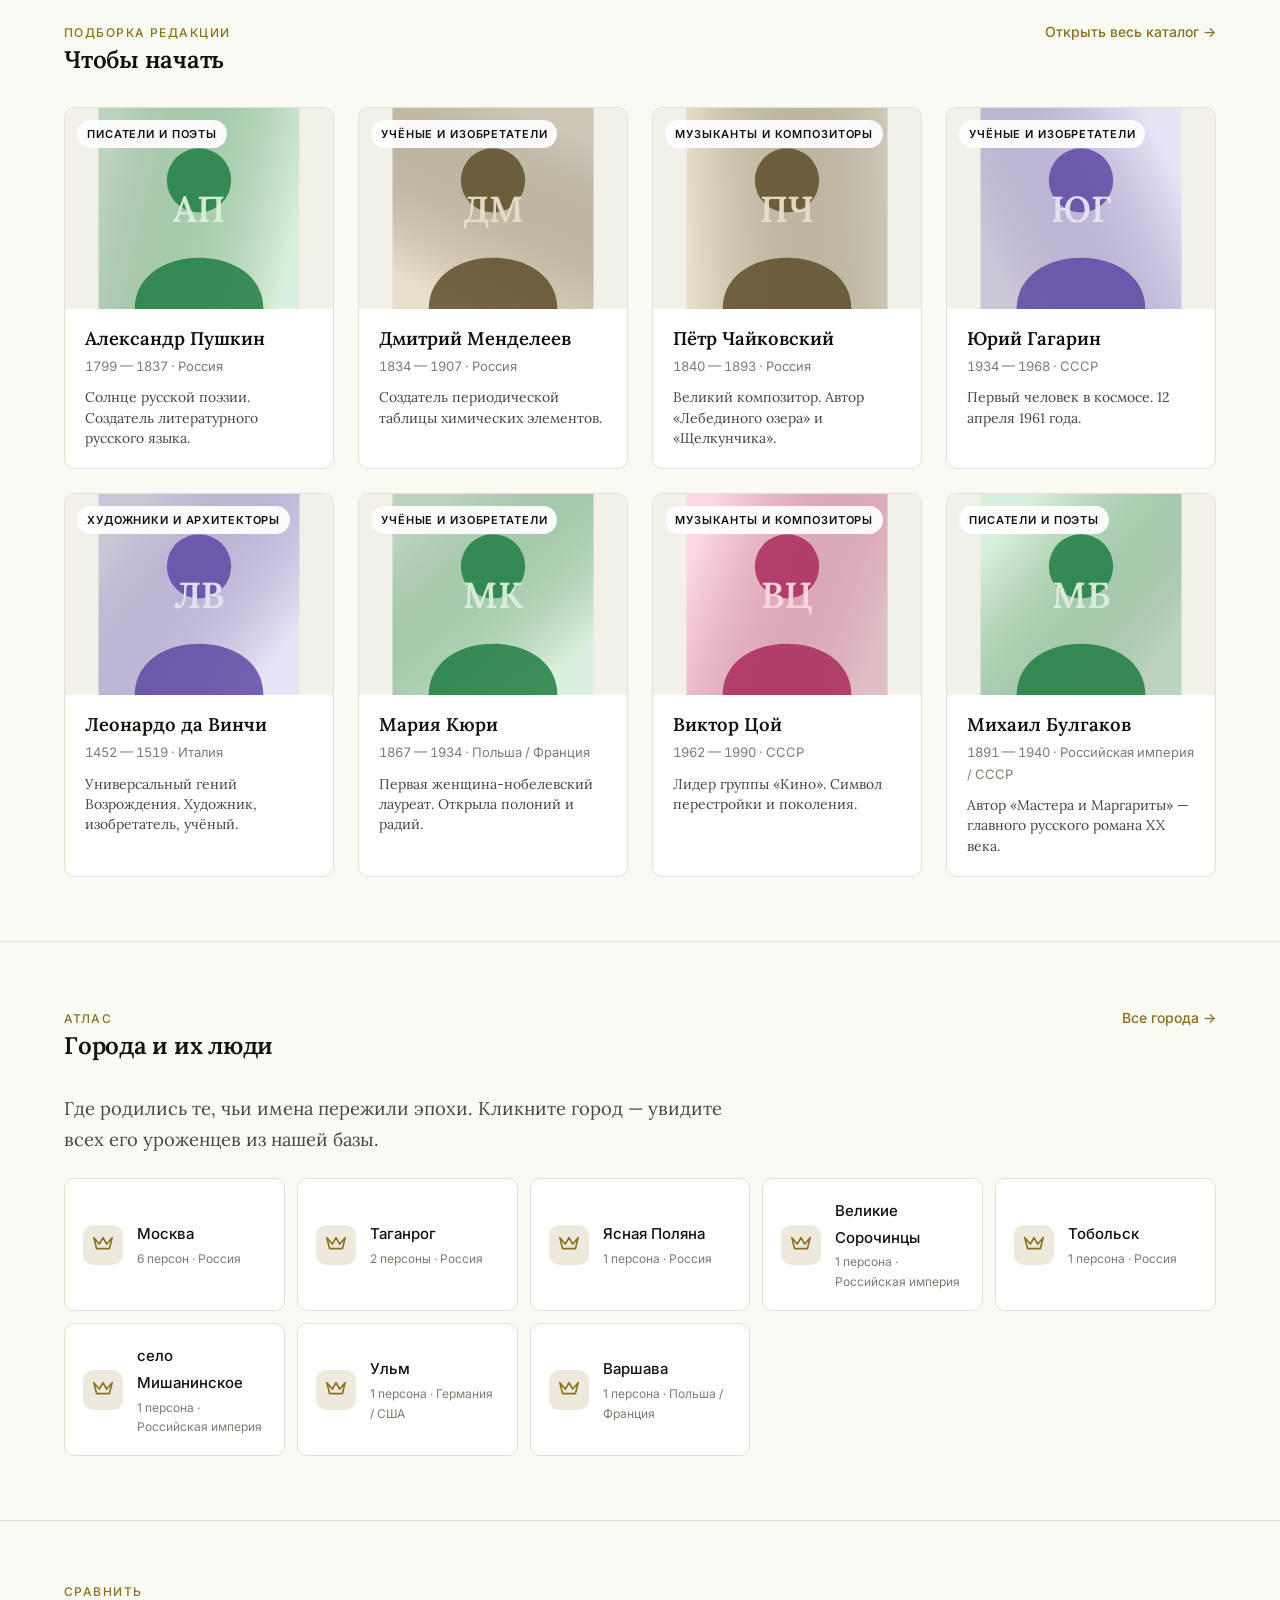
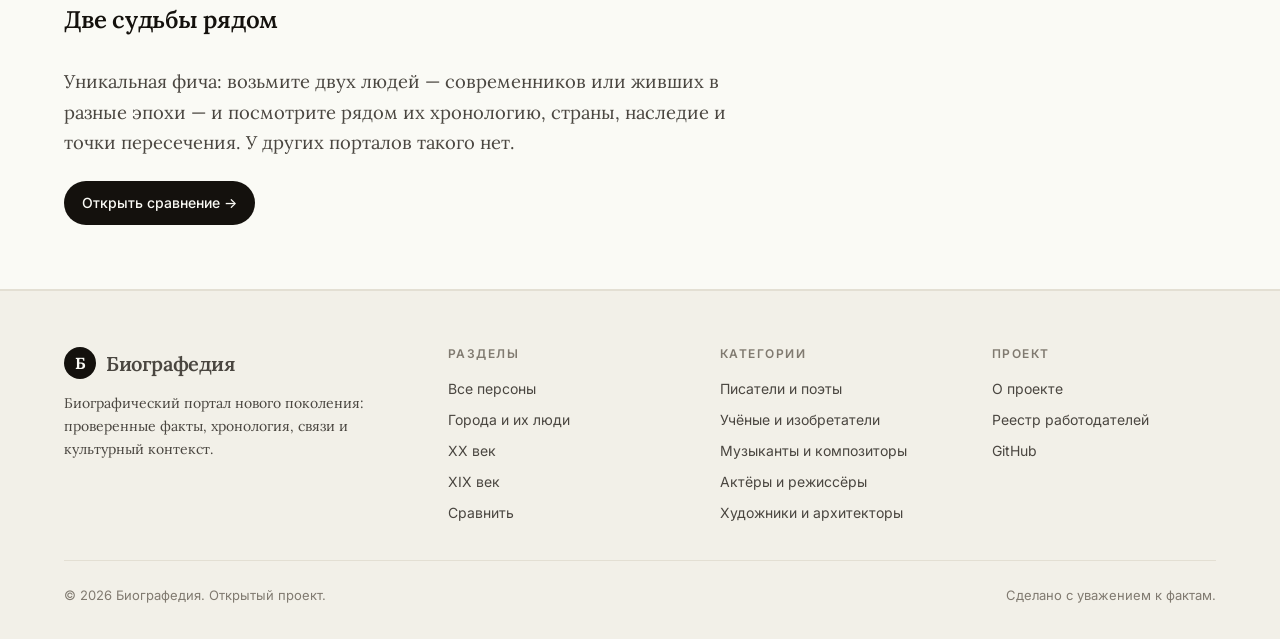
==== commit bdfa7310: "Раздел «Города и их люди»: атлас рождений - /cities.html — атлас городов сгруппирован по странам (Ро" ====
--- a/index.html
+++ b/index.html
@@ -94,6 +94,19 @@
 <section class="section">
   <div class="container">
     <div class="section__header">
+      <h2 class="section__title"><small>Атлас</small>Города и их люди</h2>
+      <a class="section__link" href="/cities.html">Все города</a>
+    </div>
+    <p style="font-family:var(--serif); font-size:1.15rem; color:var(--ink-soft); margin-bottom:24px; max-width:62ch">
+      Где родились те, чьи имена пережили эпохи. Кликните город — увидите всех его уроженцев из нашей базы.
+    </p>
+    <div id="top-cities" style="display:grid; grid-template-columns:repeat(auto-fill, minmax(220px, 1fr)); gap:12px"></div>
+  </div>
+</section>
+
+<section class="section">
+  <div class="container">
+    <div class="section__header">
       <h2 class="section__title"><small>Сравнить</small>Две судьбы рядом</h2>
     </div>
     <p style="font-family:var(--serif); font-size:1.15rem; color:var(--ink-soft); margin-bottom:24px; max-width:62ch">
@@ -164,6 +177,22 @@
     .map(s => BG.state.bySlug[s]).filter(Boolean);
   document.getElementById('featured').innerHTML = featured.map(BG.personCard).join('');
 
+  // top cities
+  const cityList = Object.entries(BG.state.byCity)
+    .map(([k, ppl]) => ({ k, meta: BG.state.cityMeta[k], people: ppl }))
+    .sort((a, b) => b.people.length - a.people.length)
+    .slice(0, 8);
+  document.getElementById('top-cities').innerHTML = cityList.map(c => {
+    const word = c.people.length === 1 ? 'персона' : (c.people.length >= 2 && c.people.length <= 4 ? 'персоны' : 'персон');
+    return `<a class="cat-card" href="/city.html?slug=${c.k}" style="--cat-color:var(--accent)">
+      <span class="cat-card__icon">${BG.icon('crown')}</span>
+      <span>
+        <span class="cat-card__name">${BG.escapeHtml(c.meta.name)}</span>
+        <span class="cat-card__count">${c.people.length} ${word} · ${BG.escapeHtml(c.meta.country)}</span>
+      </span>
+    </a>`;
+  }).join('');
+
   // quote of day
   const day = new Date().getUTCDate() + new Date().getUTCMonth() * 31;
   const withQuotes = BG.state.data.people.filter(p => p.quote);
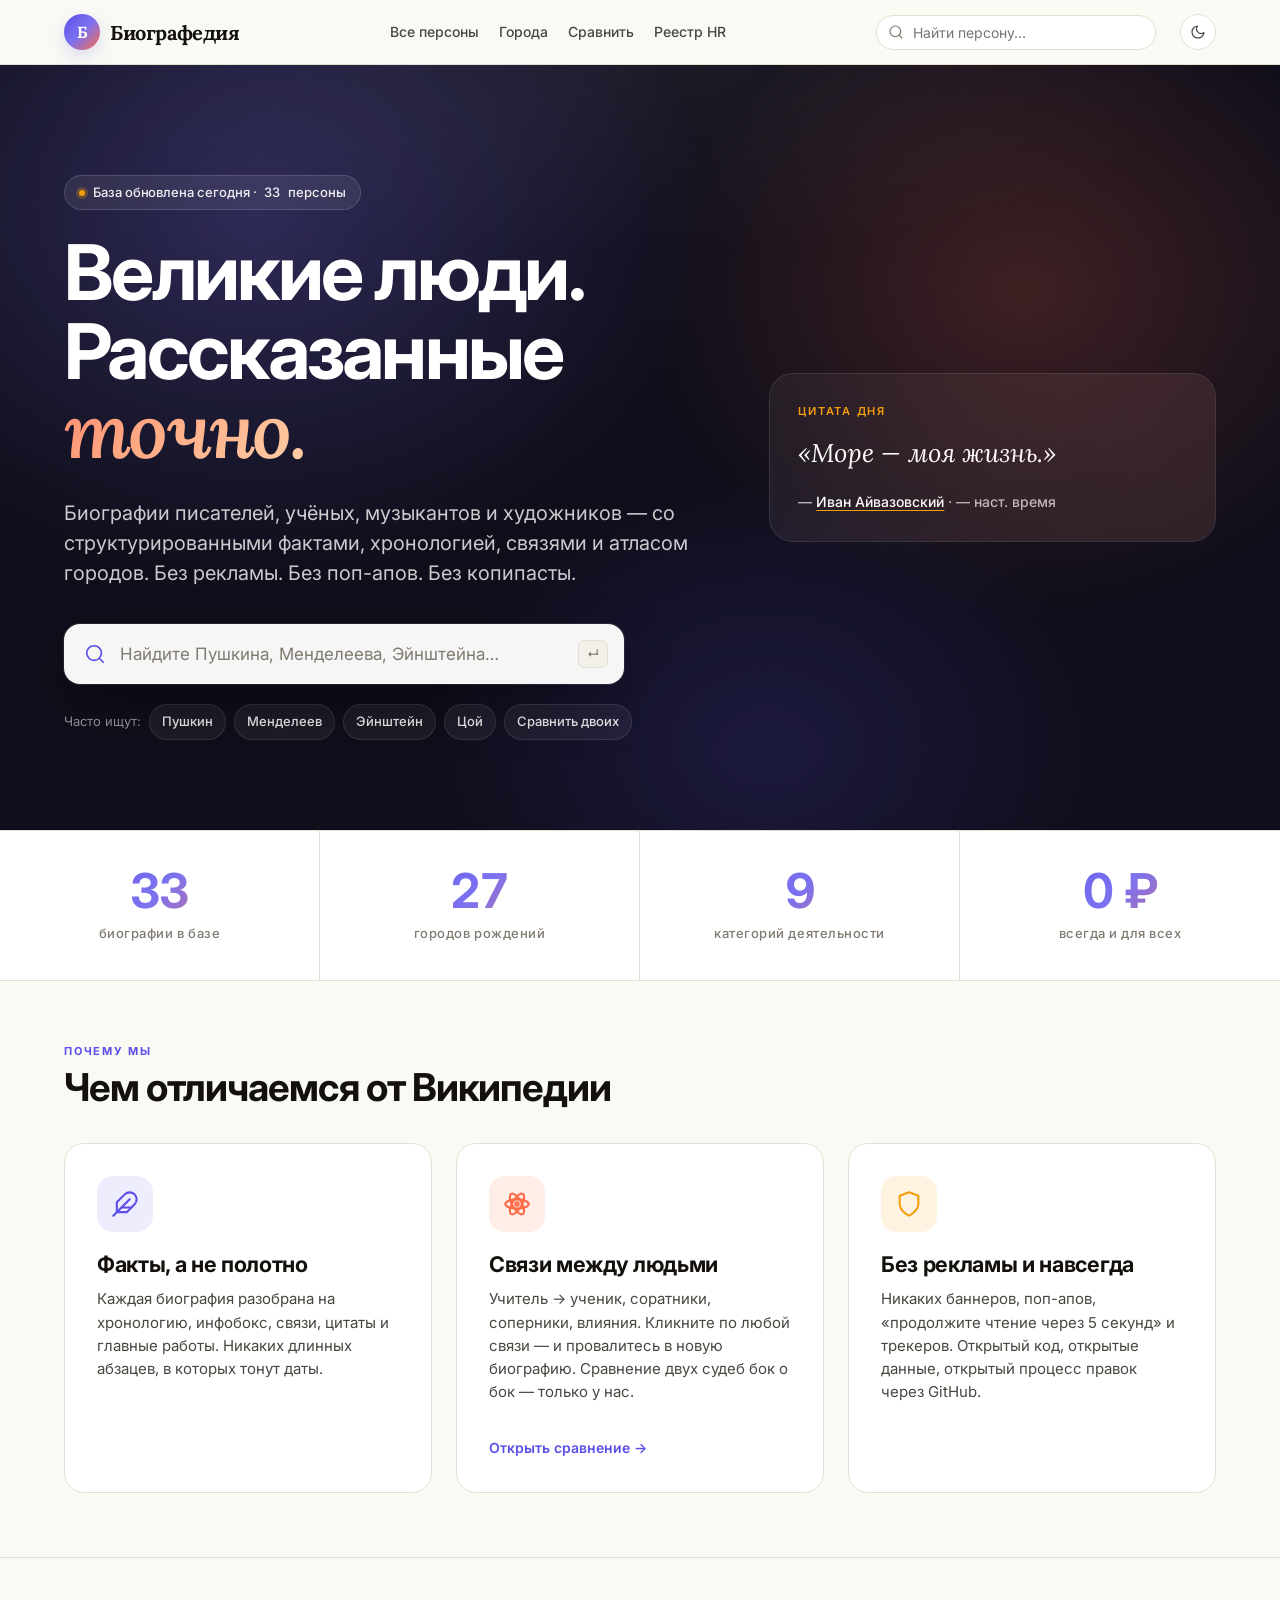
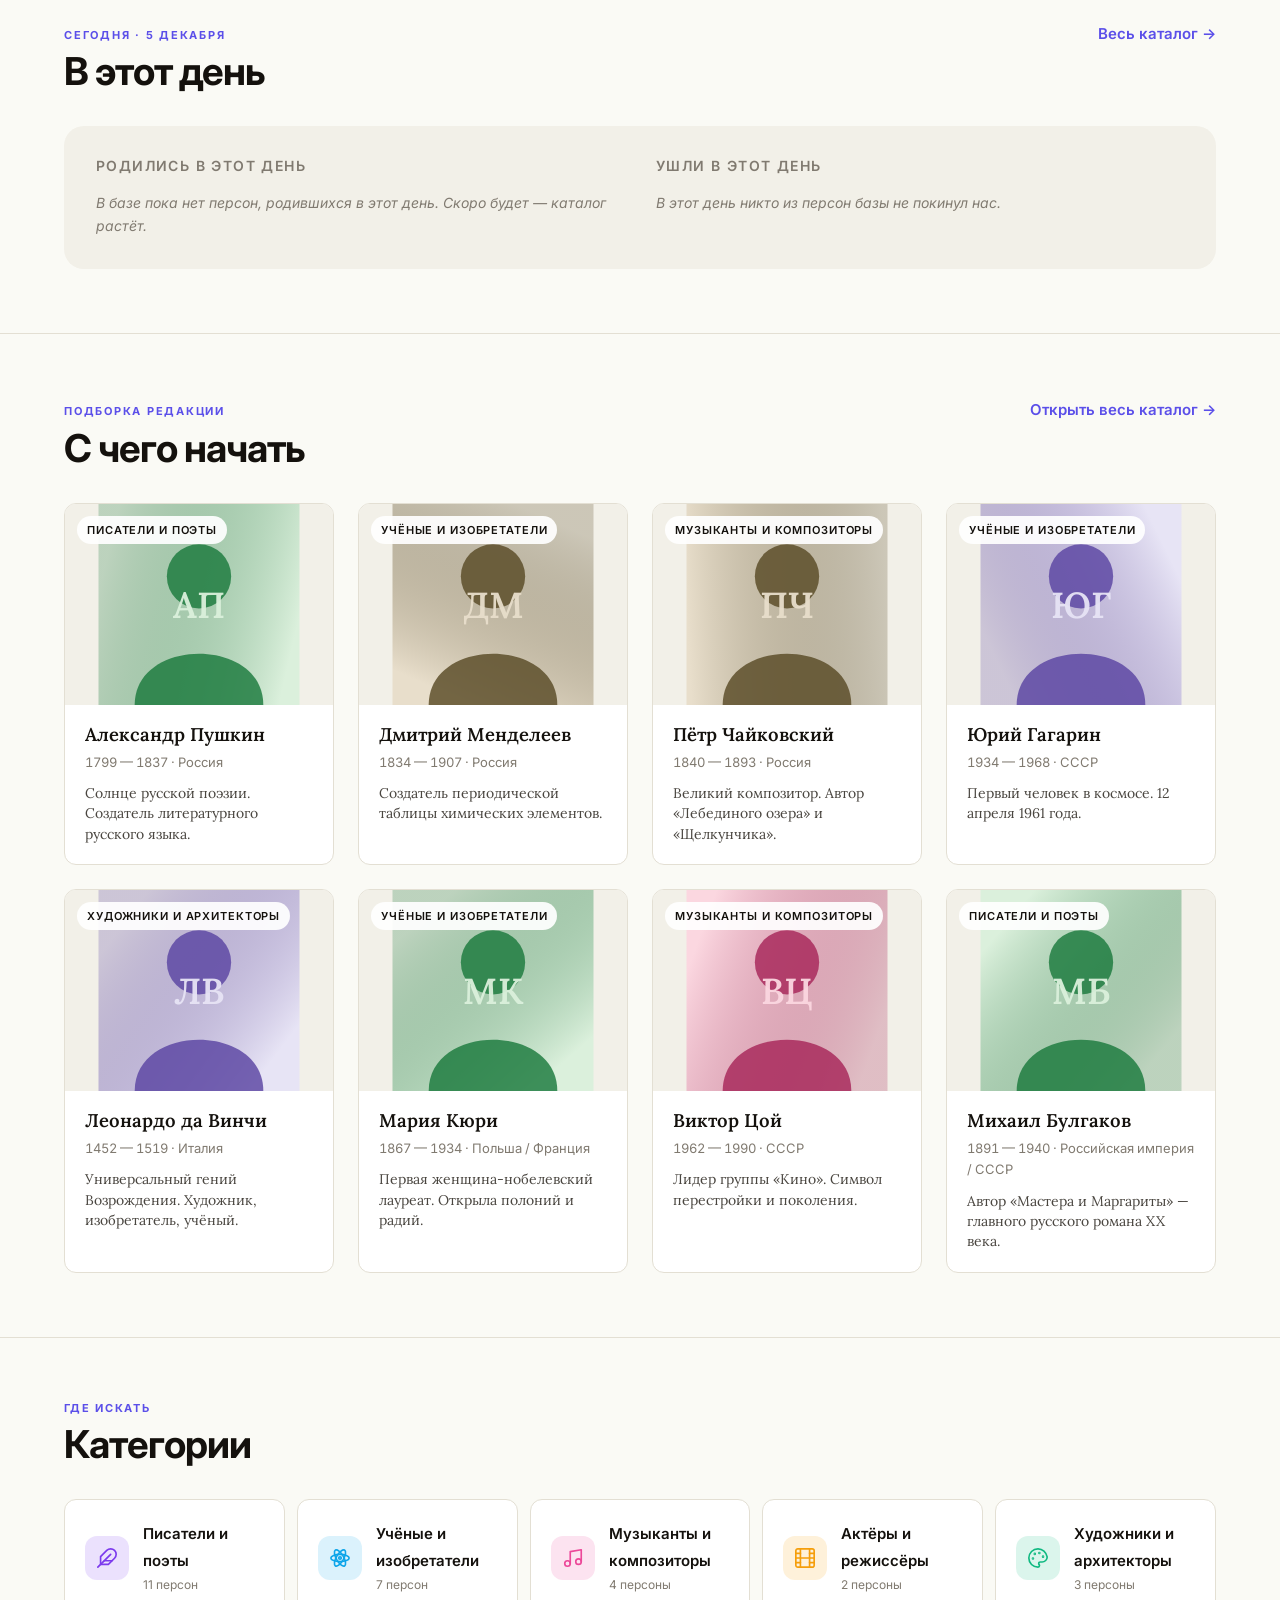
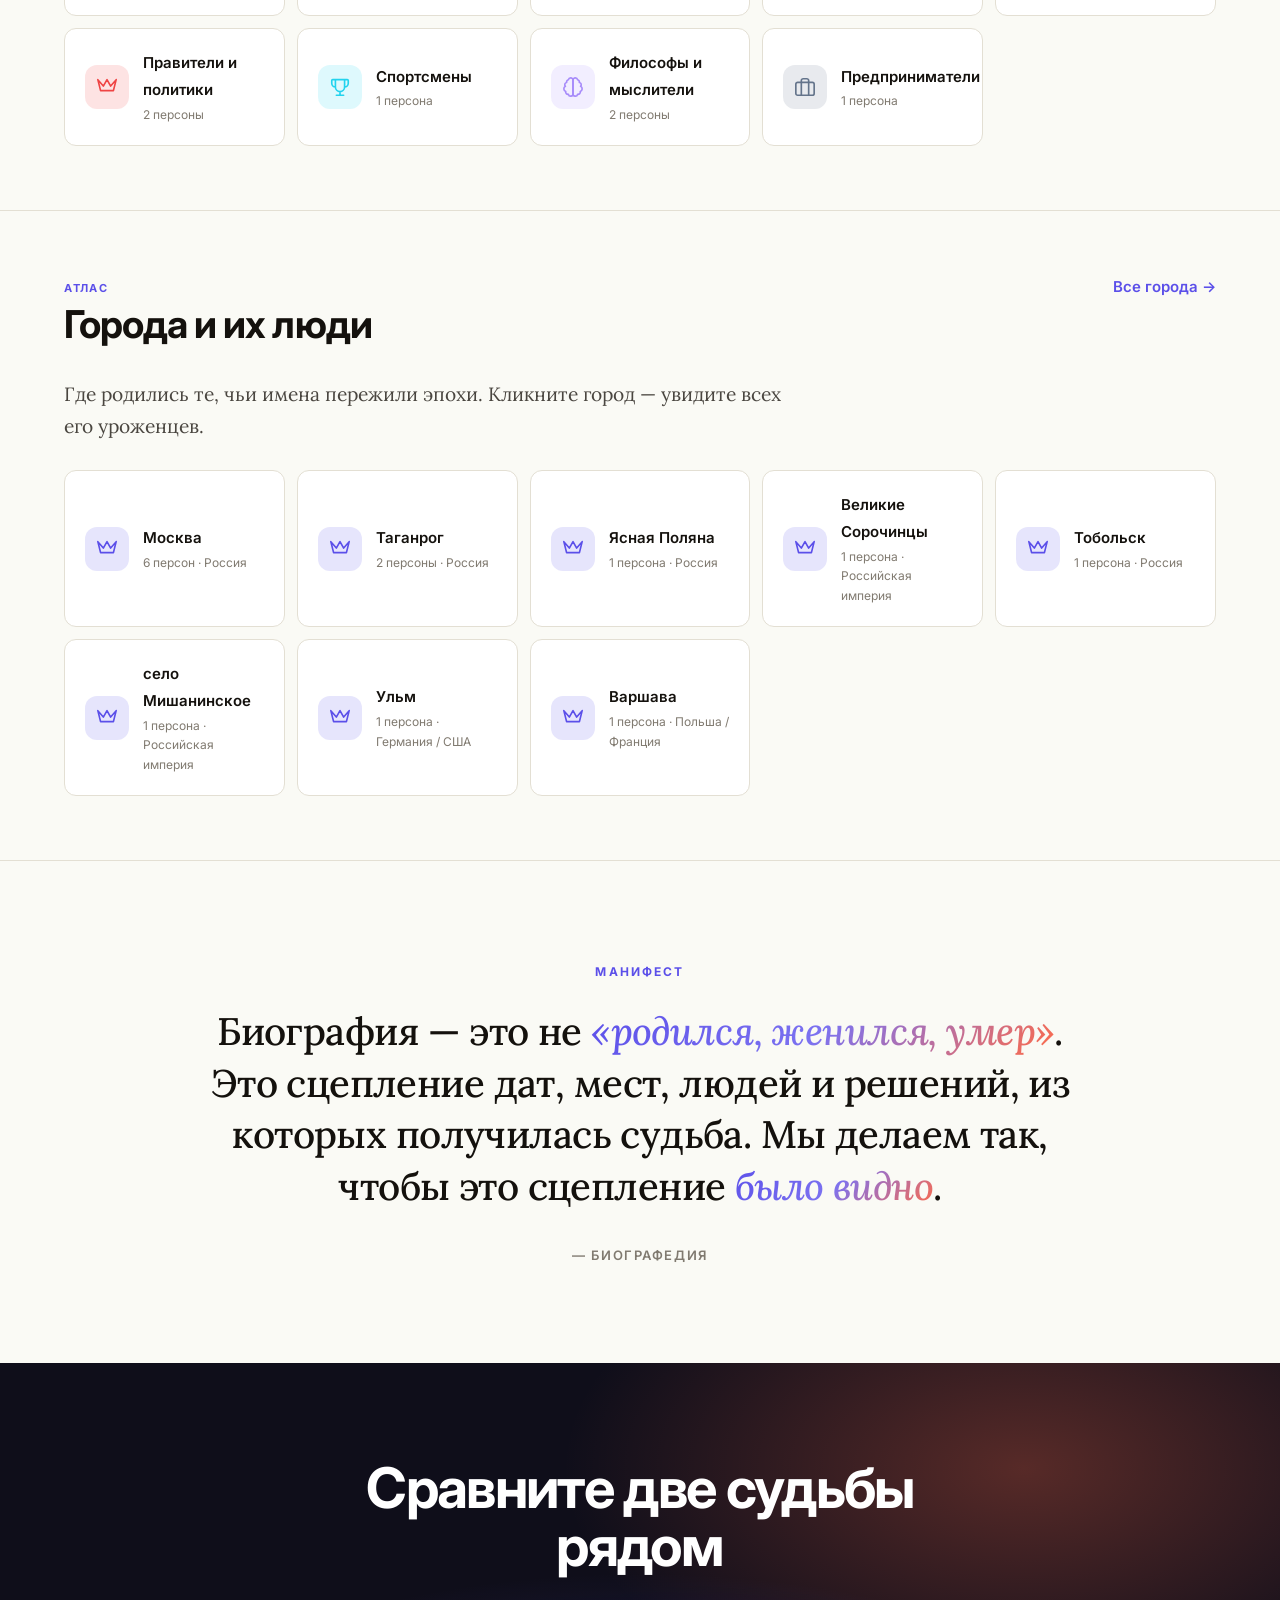
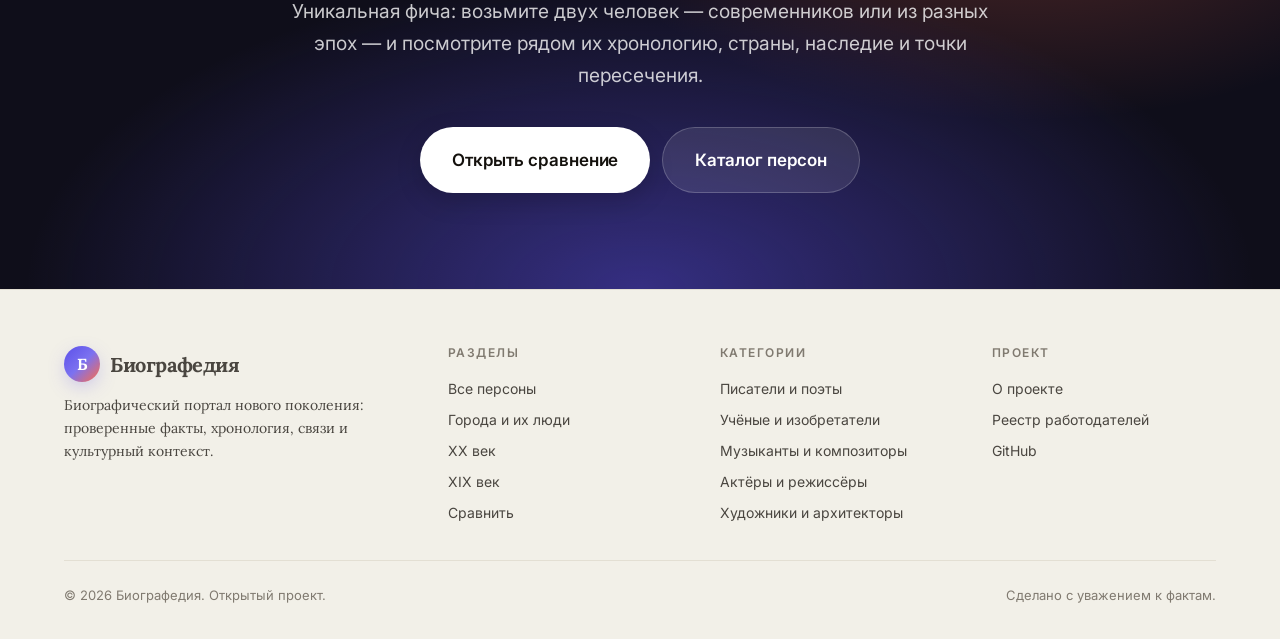
==== commit 4bcabe63: "Редизайн: коммерческий бренд вместо литературного журнала Главное: - Новый акцентный цвет — глубокий" ====
--- a/index.html
+++ b/index.html
@@ -5,7 +5,7 @@
 <meta name="viewport" content="width=device-width, initial-scale=1, viewport-fit=cover">
 <title>Биографедия — биографии великих людей: точно, ёмко, без рекламы</title>
 <meta name="description" content="Биографии писателей, учёных, музыкантов и других выдающихся людей. Структурированные факты, хронология, связи, цитаты — без шума и баннеров.">
-<meta name="theme-color" content="#FAFAF5">
+<meta name="theme-color" content="#0F0E1A">
 <meta property="og:type" content="website">
 <meta property="og:title" content="Биографедия — биографии великих людей">
 <meta property="og:description" content="Биографии писателей, учёных, музыкантов и других выдающихся людей. Структурированные факты, хронология, связи.">
@@ -15,7 +15,7 @@
 <link rel="icon" type="image/svg+xml" href="/assets/icons/favicon.svg">
 <link rel="preconnect" href="https://fonts.googleapis.com">
 <link rel="preconnect" href="https://fonts.gstatic.com" crossorigin>
-<link rel="stylesheet" href="https://fonts.googleapis.com/css2?family=Inter:wght@400;500;600;700&family=Lora:ital,wght@0,400;0,500;0,600;0,700;1,400&display=swap">
+<link rel="stylesheet" href="https://fonts.googleapis.com/css2?family=Inter:wght@400;500;600;700;800&family=Lora:ital,wght@0,400;0,500;0,600;0,700;1,400;1,500&display=swap">
 <link rel="stylesheet" href="/assets/css/style.css">
 <script type="application/ld+json">
 {
@@ -37,27 +37,76 @@
 
 <main>
 
-<section class="hero">
-  <div class="container">
-    <div class="hero__inner">
+<section class="brand-hero">
+  <div class="container">
+    <div class="brand-hero__inner">
       <div>
-        <span class="hero__eyebrow">Биографический портал</span>
-        <h1 class="hero__title">Великие люди, рассказанные <em>точно</em> и без рекламы.</h1>
-        <p class="hero__lead">Проверенные факты, хронология жизни, связи между людьми и эпохами, цитаты из источников. Никаких поп-апов, баннеров и копипасты с других сайтов.</p>
-        <form class="hero__search" role="search" onsubmit="event.preventDefault(); const q=this.querySelector('input').value.trim(); if(q) location.href='/catalog.html?q='+encodeURIComponent(q);">
+        <span class="brand-hero__badge">База обновлена сегодня · <span id="people-count">33</span> персоны</span>
+        <h1 class="brand-hero__title">Великие люди.<br>Рассказанные <em>точно.</em></h1>
+        <p class="brand-hero__lead">Биографии писателей, учёных, музыкантов и художников — со структурированными фактами, хронологией, связями и атласом городов. Без рекламы. Без поп-апов. Без копипасты.</p>
+        <form class="brand-hero__search" role="search" onsubmit="event.preventDefault(); const q=this.querySelector('input').value.trim(); if(q) location.href='/catalog.html?q='+encodeURIComponent(q);">
           <span id="hero-icon"></span>
-          <input type="search" placeholder="Найти Пушкина, Менделеева, Эйнштейна…" aria-label="Поиск персон" id="hero-search" autocomplete="off">
+          <input type="search" placeholder="Найдите Пушкина, Менделеева, Эйнштейна…" aria-label="Поиск персон" id="hero-search" autocomplete="off">
+          <span class="brand-hero__kbd">↵</span>
           <div class="suggest" id="hero-suggest"></div>
         </form>
-        <div class="hero__hints">
-          <span>Попробуйте:</span>
+        <div class="brand-hero__hints">
+          <span>Часто ищут:</span>
           <a href="/person.html?slug=pushkin">Пушкин</a>
           <a href="/person.html?slug=mendeleev">Менделеев</a>
           <a href="/person.html?slug=einstein">Эйнштейн</a>
           <a href="/person.html?slug=tsoi">Цой</a>
+          <a href="/compare.html">Сравнить двоих</a>
         </div>
       </div>
-      <aside class="hero__quote" id="quote-of-day"></aside>
+      <aside class="brand-hero__panel" id="hero-panel"></aside>
+    </div>
+  </div>
+</section>
+
+<section class="stat-strip">
+  <div class="stat-strip__inner">
+    <div class="stat-strip__item">
+      <div class="stat-strip__num" id="stat-people">33</div>
+      <div class="stat-strip__label">биографии в базе</div>
+    </div>
+    <div class="stat-strip__item">
+      <div class="stat-strip__num" id="stat-cities">16</div>
+      <div class="stat-strip__label">городов рождений</div>
+    </div>
+    <div class="stat-strip__item">
+      <div class="stat-strip__num" id="stat-cats">8</div>
+      <div class="stat-strip__label">категорий деятельности</div>
+    </div>
+    <div class="stat-strip__item">
+      <div class="stat-strip__num">0&nbsp;₽</div>
+      <div class="stat-strip__label">всегда и для всех</div>
+    </div>
+  </div>
+</section>
+
+<section class="section">
+  <div class="container">
+    <div class="section__header">
+      <h2 class="section__title"><small>Почему мы</small>Чем отличаемся от Википедии</h2>
+    </div>
+    <div class="feature-trio">
+      <div class="feature-card">
+        <div class="feature-card__icon" id="ft-icon-1"></div>
+        <h3>Факты, а не полотно</h3>
+        <p>Каждая биография разобрана на хронологию, инфобокс, связи, цитаты и главные работы. Никаких длинных абзацев, в которых тонут даты.</p>
+      </div>
+      <div class="feature-card">
+        <div class="feature-card__icon" id="ft-icon-2"></div>
+        <h3>Связи между людьми</h3>
+        <p>Учитель → ученик, соратники, соперники, влияния. Кликните по любой связи — и провалитесь в новую биографию. Сравнение двух судеб бок о бок — только у нас.</p>
+        <a class="feature-card__link" href="/compare.html">Открыть сравнение →</a>
+      </div>
+      <div class="feature-card">
+        <div class="feature-card__icon" id="ft-icon-3"></div>
+        <h3>Без рекламы и навсегда</h3>
+        <p>Никаких баннеров, поп-апов, «продолжите чтение через 5 секунд» и трекеров. Открытый код, открытые данные, открытый процесс правок через GitHub.</p>
+      </div>
     </div>
   </div>
 </section>
@@ -66,7 +115,7 @@
   <div class="container">
     <div class="section__header">
       <h2 class="section__title"><small>Сегодня · <span id="today-date"></span></small>В этот день</h2>
-      <a class="section__link" href="/catalog.html">Все персоны</a>
+      <a class="section__link" href="/catalog.html">Весь каталог</a>
     </div>
     <div class="today" id="today"></div>
   </div>
@@ -75,19 +124,19 @@
 <section class="section">
   <div class="container">
     <div class="section__header">
-      <h2 class="section__title"><small>Категории</small>Где искать</h2>
+      <h2 class="section__title"><small>Подборка редакции</small>С чего начать</h2>
+      <a class="section__link" href="/catalog.html">Открыть весь каталог</a>
+    </div>
+    <div class="cards" id="featured"></div>
+  </div>
+</section>
+
+<section class="section">
+  <div class="container">
+    <div class="section__header">
+      <h2 class="section__title"><small>Где искать</small>Категории</h2>
     </div>
     <div class="cat-grid" id="categories"></div>
-  </div>
-</section>
-
-<section class="section">
-  <div class="container">
-    <div class="section__header">
-      <h2 class="section__title"><small>Подборка редакции</small>Чтобы начать</h2>
-      <a class="section__link" href="/catalog.html">Открыть весь каталог</a>
-    </div>
-    <div class="cards" id="featured"></div>
   </div>
 </section>
 
@@ -97,22 +146,33 @@
       <h2 class="section__title"><small>Атлас</small>Города и их люди</h2>
       <a class="section__link" href="/cities.html">Все города</a>
     </div>
-    <p style="font-family:var(--serif); font-size:1.15rem; color:var(--ink-soft); margin-bottom:24px; max-width:62ch">
-      Где родились те, чьи имена пережили эпохи. Кликните город — увидите всех его уроженцев из нашей базы.
+    <p style="font-family:var(--serif); font-size:1.2rem; color:var(--ink-soft); margin-bottom:28px; max-width:62ch">
+      Где родились те, чьи имена пережили эпохи. Кликните город — увидите всех его уроженцев.
     </p>
-    <div id="top-cities" style="display:grid; grid-template-columns:repeat(auto-fill, minmax(220px, 1fr)); gap:12px"></div>
-  </div>
-</section>
-
-<section class="section">
-  <div class="container">
-    <div class="section__header">
-      <h2 class="section__title"><small>Сравнить</small>Две судьбы рядом</h2>
-    </div>
-    <p style="font-family:var(--serif); font-size:1.15rem; color:var(--ink-soft); margin-bottom:24px; max-width:62ch">
-      Уникальная фича: возьмите двух людей — современников или живших в разные эпохи — и посмотрите рядом их хронологию, страны, наследие и точки пересечения. У других порталов такого нет.
-    </p>
-    <a class="btn" href="/compare.html">Открыть сравнение →</a>
+    <div class="cat-grid" id="top-cities"></div>
+  </div>
+</section>
+
+<section class="manifesto">
+  <div class="container">
+    <div class="manifesto__inner">
+      <span class="manifesto__eyebrow">Манифест</span>
+      <p class="manifesto__text">Биография — это не <em>«родился, женился, умер»</em>. Это сцепление дат, мест, людей и решений, из которых получилась судьба. Мы делаем так, чтобы это сцепление <em>было видно</em>.</p>
+      <div class="manifesto__sign">— Биографедия</div>
+    </div>
+  </div>
+</section>
+
+<section class="big-cta">
+  <div class="container">
+    <div class="big-cta__inner">
+      <h2>Сравните две судьбы рядом</h2>
+      <p>Уникальная фича: возьмите двух человек — современников или из разных эпох — и посмотрите рядом их хронологию, страны, наследие и точки пересечения.</p>
+      <div class="big-cta__buttons">
+        <a class="btn btn--lg btn--invert" href="/compare.html">Открыть сравнение</a>
+        <a class="btn btn--lg" href="/catalog.html" style="background: rgba(255,255,255,0.10); border: 1px solid rgba(255,255,255,0.20); box-shadow: none">Каталог персон</a>
+      </div>
+    </div>
   </div>
 </section>
 
@@ -137,6 +197,27 @@
   const heroInput = document.getElementById('hero-search');
   const heroSug = document.getElementById('hero-suggest');
   BG.attachSearch(heroInput, heroSug);
+
+  // counts
+  const people = BG.state.data.people;
+  document.getElementById('people-count').textContent = people.length;
+  document.getElementById('stat-people').textContent = people.length;
+  document.getElementById('stat-cities').textContent = Object.keys(BG.state.byCity).length;
+  document.getElementById('stat-cats').textContent = BG.state.data.categories.length;
+
+  // hero quote panel
+  const day = new Date().getUTCDate() + new Date().getUTCMonth() * 31;
+  const withQuotes = people.filter(p => p.quote);
+  const qp = withQuotes[day % withQuotes.length];
+  document.getElementById('hero-panel').innerHTML = `
+    <div class="brand-hero__panel-label">Цитата дня</div>
+    <div class="brand-hero__quote">«${BG.escapeHtml(qp.quote)}»</div>
+    <div class="brand-hero__quote-author">— <a href="/person.html?slug=${qp.slug}">${BG.escapeHtml(qp.shortName || qp.name)}</a> · ${BG.fmtLifespan(qp.birth, qp.death)}</div>`;
+
+  // feature icons
+  document.getElementById('ft-icon-1').innerHTML = BG.icon('feather');
+  document.getElementById('ft-icon-2').innerHTML = BG.icon('atom');
+  document.getElementById('ft-icon-3').innerHTML = BG.icon('shield');
 
   // today date
   document.getElementById('today-date').textContent = BG.russianTodayDate();
@@ -172,7 +253,7 @@
       </span>
     </a>`).join('');
 
-  // featured: balanced mix across categories
+  // featured
   const featured = ['pushkin', 'mendeleev', 'tchaikovsky', 'gagarin', 'leonardo', 'curie', 'tsoi', 'bulgakov']
     .map(s => BG.state.bySlug[s]).filter(Boolean);
   document.getElementById('featured').innerHTML = featured.map(BG.personCard).join('');
@@ -192,14 +273,6 @@
       </span>
     </a>`;
   }).join('');
-
-  // quote of day
-  const day = new Date().getUTCDate() + new Date().getUTCMonth() * 31;
-  const withQuotes = BG.state.data.people.filter(p => p.quote);
-  const qp = withQuotes[day % withQuotes.length];
-  document.getElementById('quote-of-day').innerHTML = `
-    <div class="hero__quote-text">«${BG.escapeHtml(qp.quote)}»</div>
-    <div class="hero__quote-author">— <a href="/person.html?slug=${qp.slug}">${BG.escapeHtml(qp.shortName || qp.name)}</a></div>`;
 })();
 </script>
 </body>
--- a/assets/css/style.css
+++ b/assets/css/style.css
@@ -6,39 +6,59 @@
   --bg: #FAFAF5;
   --bg-elevated: #FFFFFF;
   --bg-muted: #F2F0E8;
+  --bg-dark: #0F0E1A;
+  --bg-dark-2: #1A1830;
   --ink: #14110D;
   --ink-soft: #4A4640;
   --ink-mute: #807A70;
+  --ink-invert: #F5F3FF;
   --line: #E3DFD3;
   --line-soft: #EFEBDF;
-  --accent: #8B6F1F;
-  --accent-soft: #C9A24A;
-  --accent-wash: rgba(139, 111, 31, 0.08);
+  --accent: #5B4FE9;
+  --accent-soft: #7C72F0;
+  --accent-deep: #4338CA;
+  --accent-wash: rgba(91, 79, 233, 0.10);
+  --accent-glow: rgba(91, 79, 233, 0.35);
+  --accent-2: #FF6B47;
+  --accent-2-soft: #FF8B6F;
+  --accent-3: #F59E0B;
+  --gradient-hero: radial-gradient(60% 80% at 20% 20%, rgba(124, 114, 240, 0.35) 0%, transparent 60%),
+                   radial-gradient(50% 70% at 80% 30%, rgba(255, 107, 71, 0.25) 0%, transparent 60%),
+                   radial-gradient(45% 60% at 60% 90%, rgba(91, 79, 233, 0.30) 0%, transparent 60%);
+  --gradient-accent: linear-gradient(135deg, #5B4FE9 0%, #7C72F0 50%, #FF6B47 100%);
+  --gradient-mesh: linear-gradient(135deg, #5B4FE9, #7C3AED);
   --danger: #9B2C2C;
+  --success: #15803D;
   --serif: 'Lora', 'Source Serif Pro', Georgia, 'Times New Roman', serif;
   --sans: 'Inter', -apple-system, BlinkMacSystemFont, 'Segoe UI', Roboto, system-ui, sans-serif;
   --shadow-sm: 0 1px 2px rgba(20, 17, 13, 0.04), 0 1px 3px rgba(20, 17, 13, 0.06);
   --shadow-md: 0 4px 12px rgba(20, 17, 13, 0.06), 0 2px 4px rgba(20, 17, 13, 0.04);
   --shadow-lg: 0 12px 32px rgba(20, 17, 13, 0.08);
+  --shadow-xl: 0 24px 60px -12px rgba(20, 17, 13, 0.18), 0 8px 24px -4px rgba(20, 17, 13, 0.10);
+  --shadow-accent: 0 12px 32px -8px var(--accent-glow);
   --radius-sm: 6px;
-  --radius-md: 10px;
-  --radius-lg: 18px;
+  --radius-md: 12px;
+  --radius-lg: 20px;
+  --radius-xl: 28px;
   --container: 1200px;
-  --transition: 180ms cubic-bezier(0.2, 0.7, 0.3, 1);
+  --transition: 220ms cubic-bezier(0.2, 0.7, 0.3, 1);
+  --transition-slow: 420ms cubic-bezier(0.2, 0.7, 0.3, 1);
 }
 
 [data-theme='dark'] {
-  --bg: #11100D;
-  --bg-elevated: #1A1814;
-  --bg-muted: #221F1A;
-  --ink: #ECE7DA;
-  --ink-soft: #B8B2A4;
-  --ink-mute: #7C766A;
-  --line: #2C2925;
-  --line-soft: #221F1A;
-  --accent: #D4A857;
-  --accent-soft: #E6C175;
-  --accent-wash: rgba(212, 168, 87, 0.12);
+  --bg: #0F0E1A;
+  --bg-elevated: #1A1830;
+  --bg-muted: #221F3A;
+  --ink: #F5F3FF;
+  --ink-soft: #C7C2E8;
+  --ink-mute: #8E89B0;
+  --line: #2E2A4A;
+  --line-soft: #221F3A;
+  --accent: #8B7FFF;
+  --accent-soft: #A89DFF;
+  --accent-deep: #6E63E0;
+  --accent-wash: rgba(139, 127, 255, 0.14);
+  --accent-glow: rgba(139, 127, 255, 0.45);
 }
 
 * { box-sizing: border-box; margin: 0; padding: 0; }
@@ -384,13 +404,30 @@
   flex-direction: column;
   text-decoration: none;
   color: var(--ink);
+  position: relative;
+}
+.card::before {
+  content: '';
+  position: absolute;
+  inset: 0;
+  border-radius: inherit;
+  padding: 1.5px;
+  background: var(--gradient-accent);
+  -webkit-mask: linear-gradient(#000 0 0) content-box, linear-gradient(#000 0 0);
+  -webkit-mask-composite: xor;
+          mask-composite: exclude;
+  opacity: 0;
+  transition: opacity var(--transition);
+  pointer-events: none;
+  z-index: 1;
 }
 .card:hover {
-  transform: translateY(-2px);
-  box-shadow: var(--shadow-md);
-  border-color: var(--accent-soft);
-  color: var(--ink);
-}
+  transform: translateY(-6px);
+  box-shadow: var(--shadow-xl);
+  border-color: transparent;
+  color: var(--ink);
+}
+.card:hover::before { opacity: 1; }
 .card__portrait {
   aspect-ratio: 4 / 3;
   background: var(--bg-muted);
@@ -901,24 +938,44 @@
   display: inline-flex;
   align-items: center;
   gap: 8px;
-  padding: 10px 18px;
-  background: var(--ink);
-  color: var(--bg);
+  padding: 14px 24px;
+  background: var(--gradient-accent);
+  background-size: 200% 200%;
+  background-position: 0% 50%;
+  color: #fff;
   border: 0;
   border-radius: 999px;
   font-family: inherit;
-  font-size: 14px;
-  font-weight: 500;
+  font-size: 15px;
+  font-weight: 600;
+  letter-spacing: -0.005em;
   transition: all var(--transition);
   text-decoration: none;
-}
-.btn:hover { background: var(--accent); color: var(--bg); transform: translateY(-1px); }
+  box-shadow: var(--shadow-accent);
+  position: relative;
+  overflow: hidden;
+}
+.btn:hover {
+  color: #fff;
+  background-position: 100% 50%;
+  transform: translateY(-2px);
+  box-shadow: 0 18px 40px -10px var(--accent-glow);
+}
 .btn--ghost {
-  background: transparent;
-  color: var(--ink);
-  border: 1px solid var(--line);
-}
-.btn--ghost:hover { background: var(--bg-muted); color: var(--ink); border-color: var(--accent); }
+  background: var(--bg-elevated);
+  color: var(--ink);
+  border: 1.5px solid var(--line);
+  box-shadow: var(--shadow-sm);
+}
+.btn--ghost:hover {
+  background: var(--bg-elevated);
+  color: var(--accent);
+  border-color: var(--accent);
+  box-shadow: var(--shadow-accent);
+}
+.btn--lg { padding: 18px 32px; font-size: 17px; }
+.btn--invert { background: #fff; color: var(--ink); box-shadow: 0 8px 24px rgba(0,0,0,0.18); }
+.btn--invert:hover { background: #fff; color: var(--accent); transform: translateY(-2px); }
 
 .scroll-row {
   display: flex;
@@ -977,5 +1034,492 @@
   z-index: 9999;
   transition: width 300ms ease;
 }
+
+/* ===================================================================
+   2026 Refresh — bold editorial brand
+   =================================================================== */
+
+/* Brand mark upgrade */
+.brand__mark {
+  background: var(--gradient-accent);
+  color: #fff;
+  box-shadow: 0 6px 20px -4px var(--accent-glow);
+  width: 36px; height: 36px;
+}
+.brand__name { font-weight: 700; }
+.brand:hover .brand__mark { background: var(--gradient-accent); transform: rotate(-8deg) scale(1.05); transition: transform var(--transition); }
+
+/* Header tweaks for modern look */
+.site-header {
+  background: rgba(250, 250, 245, 0.82);
+}
+[data-theme='dark'] .site-header { background: rgba(15, 14, 26, 0.82); }
+.nav a {
+  position: relative;
+  padding: 6px 0;
+  font-weight: 500;
+}
+.nav a.is-active::after {
+  content: '';
+  position: absolute;
+  bottom: -2px; left: 0; right: 0;
+  height: 2px;
+  background: var(--gradient-accent);
+  border-radius: 2px;
+}
+
+/* ===== Brand hero (dark, gradient, big) ===== */
+
+.brand-hero {
+  position: relative;
+  background: var(--bg-dark);
+  color: var(--ink-invert);
+  padding: 110px 0 90px;
+  overflow: hidden;
+  isolation: isolate;
+}
+.brand-hero::before {
+  content: '';
+  position: absolute;
+  inset: 0;
+  background: var(--gradient-hero);
+  opacity: 0.9;
+  z-index: -1;
+}
+.brand-hero::after {
+  content: '';
+  position: absolute;
+  inset: 0;
+  background: radial-gradient(ellipse 90% 50% at 50% 0%, rgba(255,255,255,0.05) 0%, transparent 50%),
+              linear-gradient(180deg, transparent 0%, rgba(15,14,26,0.4) 100%);
+  z-index: -1;
+}
+.brand-hero__inner {
+  display: grid;
+  grid-template-columns: 1.4fr 1fr;
+  gap: 80px;
+  align-items: center;
+  position: relative;
+}
+.brand-hero__badge {
+  display: inline-flex;
+  align-items: center;
+  gap: 8px;
+  padding: 6px 14px;
+  border-radius: 999px;
+  background: rgba(255,255,255,0.08);
+  border: 1px solid rgba(255,255,255,0.14);
+  backdrop-filter: blur(10px);
+  font-size: 13px;
+  font-weight: 500;
+  color: rgba(255,255,255,0.92);
+  margin-bottom: 24px;
+  letter-spacing: -0.005em;
+}
+.brand-hero__badge::before {
+  content: '';
+  width: 6px; height: 6px;
+  border-radius: 50%;
+  background: var(--accent-3);
+  box-shadow: 0 0 0 3px rgba(245, 158, 11, 0.25);
+  animation: pulse-dot 2s ease-in-out infinite;
+}
+@keyframes pulse-dot {
+  0%, 100% { transform: scale(1); opacity: 1; }
+  50% { transform: scale(1.2); opacity: 0.85; }
+}
+.brand-hero__title {
+  font-family: var(--sans);
+  font-size: clamp(2.5rem, 6vw, 5rem);
+  line-height: 1.02;
+  letter-spacing: -0.035em;
+  font-weight: 700;
+  color: #fff;
+  margin-bottom: 28px;
+}
+.brand-hero__title em {
+  font-style: normal;
+  background: linear-gradient(135deg, #FF8B6F 0%, #FFB089 50%, #FFD0A8 100%);
+  -webkit-background-clip: text;
+          background-clip: text;
+  color: transparent;
+  font-family: var(--serif);
+  font-style: italic;
+  font-weight: 600;
+}
+.brand-hero__lead {
+  font-size: 1.25rem;
+  line-height: 1.5;
+  color: rgba(255,255,255,0.78);
+  margin-bottom: 36px;
+  max-width: 56ch;
+  font-family: var(--sans);
+}
+.brand-hero__search {
+  position: relative;
+  max-width: 560px;
+  margin-bottom: 20px;
+}
+.brand-hero__search input {
+  width: 100%;
+  font-size: 17px;
+  padding: 20px 24px 20px 56px;
+  border: 0;
+  background: rgba(255,255,255,0.96);
+  color: var(--ink);
+  border-radius: 16px;
+  outline: none;
+  font-family: inherit;
+  font-weight: 500;
+  box-shadow: 0 20px 60px -10px rgba(0,0,0,0.45), 0 0 0 1px rgba(255,255,255,0.10);
+  transition: all var(--transition);
+}
+.brand-hero__search input:focus {
+  background: #fff;
+  box-shadow: 0 24px 70px -10px rgba(0,0,0,0.50), 0 0 0 3px rgba(124, 114, 240, 0.45);
+  transform: translateY(-1px);
+}
+.brand-hero__search input::placeholder { color: var(--ink-mute); font-weight: 400; }
+.brand-hero__search svg {
+  position: absolute;
+  left: 20px;
+  top: 50%;
+  transform: translateY(-50%);
+  width: 22px; height: 22px;
+  color: var(--accent);
+  z-index: 1;
+}
+.brand-hero__kbd {
+  position: absolute;
+  right: 16px;
+  top: 50%;
+  transform: translateY(-50%);
+  font-size: 12px;
+  color: var(--ink-mute);
+  background: var(--bg-muted);
+  border: 1px solid var(--line);
+  padding: 3px 8px;
+  border-radius: 6px;
+  font-family: var(--sans);
+  font-weight: 500;
+}
+.brand-hero__hints {
+  display: flex;
+  gap: 8px;
+  flex-wrap: wrap;
+  align-items: center;
+  font-size: 13px;
+  color: rgba(255,255,255,0.55);
+}
+.brand-hero__hints a {
+  color: rgba(255,255,255,0.9);
+  padding: 6px 12px;
+  border-radius: 999px;
+  background: rgba(255,255,255,0.06);
+  border: 1px solid rgba(255,255,255,0.10);
+  font-weight: 500;
+  font-size: 13px;
+  transition: all var(--transition);
+}
+.brand-hero__hints a:hover {
+  background: rgba(255,255,255,0.14);
+  border-color: rgba(255,255,255,0.25);
+  color: #fff;
+  transform: translateY(-1px);
+}
+
+/* Hero feature panel (right side) */
+.brand-hero__panel {
+  background: rgba(255,255,255,0.05);
+  backdrop-filter: blur(20px);
+  border: 1px solid rgba(255,255,255,0.10);
+  border-radius: 24px;
+  padding: 28px;
+  position: relative;
+  overflow: hidden;
+}
+.brand-hero__panel::before {
+  content: '';
+  position: absolute;
+  inset: 0;
+  background: linear-gradient(135deg, transparent 0%, rgba(255,107,71,0.08) 100%);
+  pointer-events: none;
+}
+.brand-hero__panel-label {
+  font-size: 11px;
+  letter-spacing: 0.16em;
+  text-transform: uppercase;
+  font-weight: 600;
+  color: var(--accent-3);
+  margin-bottom: 16px;
+}
+.brand-hero__quote {
+  font-family: var(--serif);
+  font-size: 1.6rem;
+  line-height: 1.35;
+  color: #fff;
+  font-style: italic;
+  margin-bottom: 20px;
+  font-weight: 400;
+}
+.brand-hero__quote-author {
+  font-size: 14px;
+  color: rgba(255,255,255,0.7);
+  font-weight: 500;
+}
+.brand-hero__quote-author a { color: #fff; text-decoration: underline; text-decoration-color: var(--accent-3); text-underline-offset: 3px; }
+.brand-hero__quote-author a:hover { color: var(--accent-3); }
+
+/* ===== Stat strip ===== */
+
+.stat-strip {
+  background: var(--bg-elevated);
+  border-top: 1px solid var(--line);
+  border-bottom: 1px solid var(--line);
+}
+.stat-strip__inner {
+  display: grid;
+  grid-template-columns: repeat(4, 1fr);
+  gap: 0;
+}
+.stat-strip__item {
+  padding: 36px 24px;
+  border-right: 1px solid var(--line);
+  text-align: center;
+}
+.stat-strip__item:last-child { border-right: 0; }
+.stat-strip__num {
+  font-family: var(--sans);
+  font-size: clamp(2rem, 4vw, 3rem);
+  font-weight: 700;
+  letter-spacing: -0.03em;
+  line-height: 1;
+  background: var(--gradient-accent);
+  -webkit-background-clip: text;
+          background-clip: text;
+  color: transparent;
+  font-variant-numeric: tabular-nums;
+  margin-bottom: 8px;
+}
+.stat-strip__label {
+  font-size: 13px;
+  color: var(--ink-mute);
+  letter-spacing: 0.04em;
+  font-weight: 500;
+}
+
+/* ===== Feature trio ===== */
+
+.feature-trio {
+  display: grid;
+  grid-template-columns: repeat(3, 1fr);
+  gap: 24px;
+}
+.feature-card {
+  background: var(--bg-elevated);
+  border: 1px solid var(--line);
+  border-radius: var(--radius-lg);
+  padding: 32px;
+  position: relative;
+  overflow: hidden;
+  transition: all var(--transition);
+}
+.feature-card:hover {
+  transform: translateY(-4px);
+  box-shadow: var(--shadow-xl);
+  border-color: var(--accent-soft);
+}
+.feature-card__icon {
+  width: 56px; height: 56px;
+  border-radius: 16px;
+  display: grid; place-items: center;
+  background: var(--accent-wash);
+  color: var(--accent);
+  margin-bottom: 20px;
+}
+.feature-card__icon svg { width: 28px; height: 28px; }
+.feature-card:nth-child(2) .feature-card__icon { background: rgba(255, 107, 71, 0.12); color: var(--accent-2); }
+.feature-card:nth-child(3) .feature-card__icon { background: rgba(245, 158, 11, 0.12); color: var(--accent-3); }
+.feature-card h3 {
+  font-family: var(--sans);
+  font-size: 1.35rem;
+  font-weight: 700;
+  letter-spacing: -0.015em;
+  margin-bottom: 10px;
+}
+.feature-card p {
+  color: var(--ink-soft);
+  font-size: 15px;
+  line-height: 1.55;
+}
+.feature-card__link {
+  display: inline-flex;
+  align-items: center;
+  gap: 6px;
+  margin-top: 16px;
+  color: var(--accent);
+  font-weight: 600;
+  font-size: 14px;
+}
+
+/* ===== Manifesto ===== */
+
+.manifesto {
+  padding: 96px 0;
+  background: var(--bg);
+  position: relative;
+}
+.manifesto__inner {
+  max-width: 880px;
+  margin: 0 auto;
+  text-align: center;
+}
+.manifesto__eyebrow {
+  display: inline-block;
+  font-size: 12px;
+  letter-spacing: 0.18em;
+  text-transform: uppercase;
+  color: var(--accent);
+  font-weight: 700;
+  margin-bottom: 24px;
+}
+.manifesto__text {
+  font-family: var(--serif);
+  font-size: clamp(1.6rem, 3vw, 2.4rem);
+  line-height: 1.35;
+  font-weight: 500;
+  letter-spacing: -0.015em;
+  color: var(--ink);
+}
+.manifesto__text em {
+  font-style: italic;
+  background: var(--gradient-accent);
+  -webkit-background-clip: text;
+          background-clip: text;
+  color: transparent;
+}
+.manifesto__sign {
+  margin-top: 32px;
+  font-size: 13px;
+  letter-spacing: 0.12em;
+  text-transform: uppercase;
+  color: var(--ink-mute);
+  font-weight: 600;
+}
+
+/* ===== Big CTA ===== */
+
+.big-cta {
+  padding: 96px 0;
+  background: var(--bg-dark);
+  color: #fff;
+  position: relative;
+  overflow: hidden;
+}
+.big-cta::before {
+  content: '';
+  position: absolute;
+  inset: 0;
+  background: radial-gradient(80% 100% at 50% 100%, rgba(91, 79, 233, 0.5) 0%, transparent 60%),
+              radial-gradient(60% 80% at 80% 20%, rgba(255, 107, 71, 0.30) 0%, transparent 60%);
+  z-index: 0;
+}
+.big-cta__inner {
+  position: relative;
+  z-index: 1;
+  text-align: center;
+  max-width: 720px;
+  margin: 0 auto;
+}
+.big-cta h2 {
+  font-family: var(--sans);
+  font-size: clamp(2rem, 5vw, 3.5rem);
+  font-weight: 700;
+  letter-spacing: -0.03em;
+  line-height: 1.05;
+  color: #fff;
+  margin-bottom: 20px;
+}
+.big-cta p {
+  font-size: 1.2rem;
+  color: rgba(255,255,255,0.78);
+  margin-bottom: 36px;
+}
+.big-cta__buttons {
+  display: inline-flex;
+  gap: 12px;
+  flex-wrap: wrap;
+  justify-content: center;
+}
+
+/* ===== Section header upgrade (bigger, bolder) ===== */
+
+.section__title {
+  font-family: var(--sans);
+  font-size: clamp(1.75rem, 3vw, 2.4rem);
+  font-weight: 700;
+  letter-spacing: -0.025em;
+}
+.section__title small {
+  color: var(--accent);
+  font-weight: 700;
+  font-size: 11px;
+  letter-spacing: 0.16em;
+}
+.section__link {
+  font-weight: 600;
+  color: var(--accent);
+  font-size: 15px;
+}
+.section__link:hover { color: var(--accent-deep); }
+
+/* Category cards — modern with accent fill */
+.cat-card {
+  border-radius: var(--radius-md);
+  transition: all var(--transition);
+  padding: 20px;
+}
+.cat-card:hover {
+  transform: translateY(-3px);
+  box-shadow: var(--shadow-lg);
+  border-color: var(--cat-color, var(--accent));
+}
+.cat-card__icon {
+  width: 44px; height: 44px;
+  border-radius: 12px;
+}
+.cat-card__name { font-weight: 600; }
+
+/* Suggest dropdown — modern */
+.suggest {
+  position: absolute;
+  top: calc(100% + 8px);
+  left: 0; right: 0;
+  background: var(--bg-elevated);
+  border: 1px solid var(--line);
+  border-radius: 16px;
+  box-shadow: var(--shadow-xl);
+  z-index: 10;
+  overflow: hidden;
+  display: none;
+}
+.suggest.is-open { display: block; }
+
+@media (max-width: 960px) {
+  .brand-hero__inner { grid-template-columns: 1fr; gap: 40px; }
+  .brand-hero { padding: 64px 0 56px; }
+  .stat-strip__inner { grid-template-columns: repeat(2, 1fr); }
+  .stat-strip__item:nth-child(2) { border-right: 0; }
+  .stat-strip__item:nth-child(1), .stat-strip__item:nth-child(2) { border-bottom: 1px solid var(--line); }
+  .feature-trio { grid-template-columns: 1fr; }
+  .manifesto, .big-cta { padding: 64px 0; }
+}
+@media (max-width: 640px) {
+  .stat-strip__inner { grid-template-columns: 1fr; }
+  .stat-strip__item { border-right: 0; border-bottom: 1px solid var(--line); }
+  .stat-strip__item:last-child { border-bottom: 0; }
+  .brand-hero__panel { padding: 20px; }
+  .brand-hero__quote { font-size: 1.25rem; }
+}
 .page-load.is-loading { width: 80%; }
 .page-load.is-done { width: 100%; opacity: 0; transition: width 200ms ease, opacity 400ms ease 200ms; }
